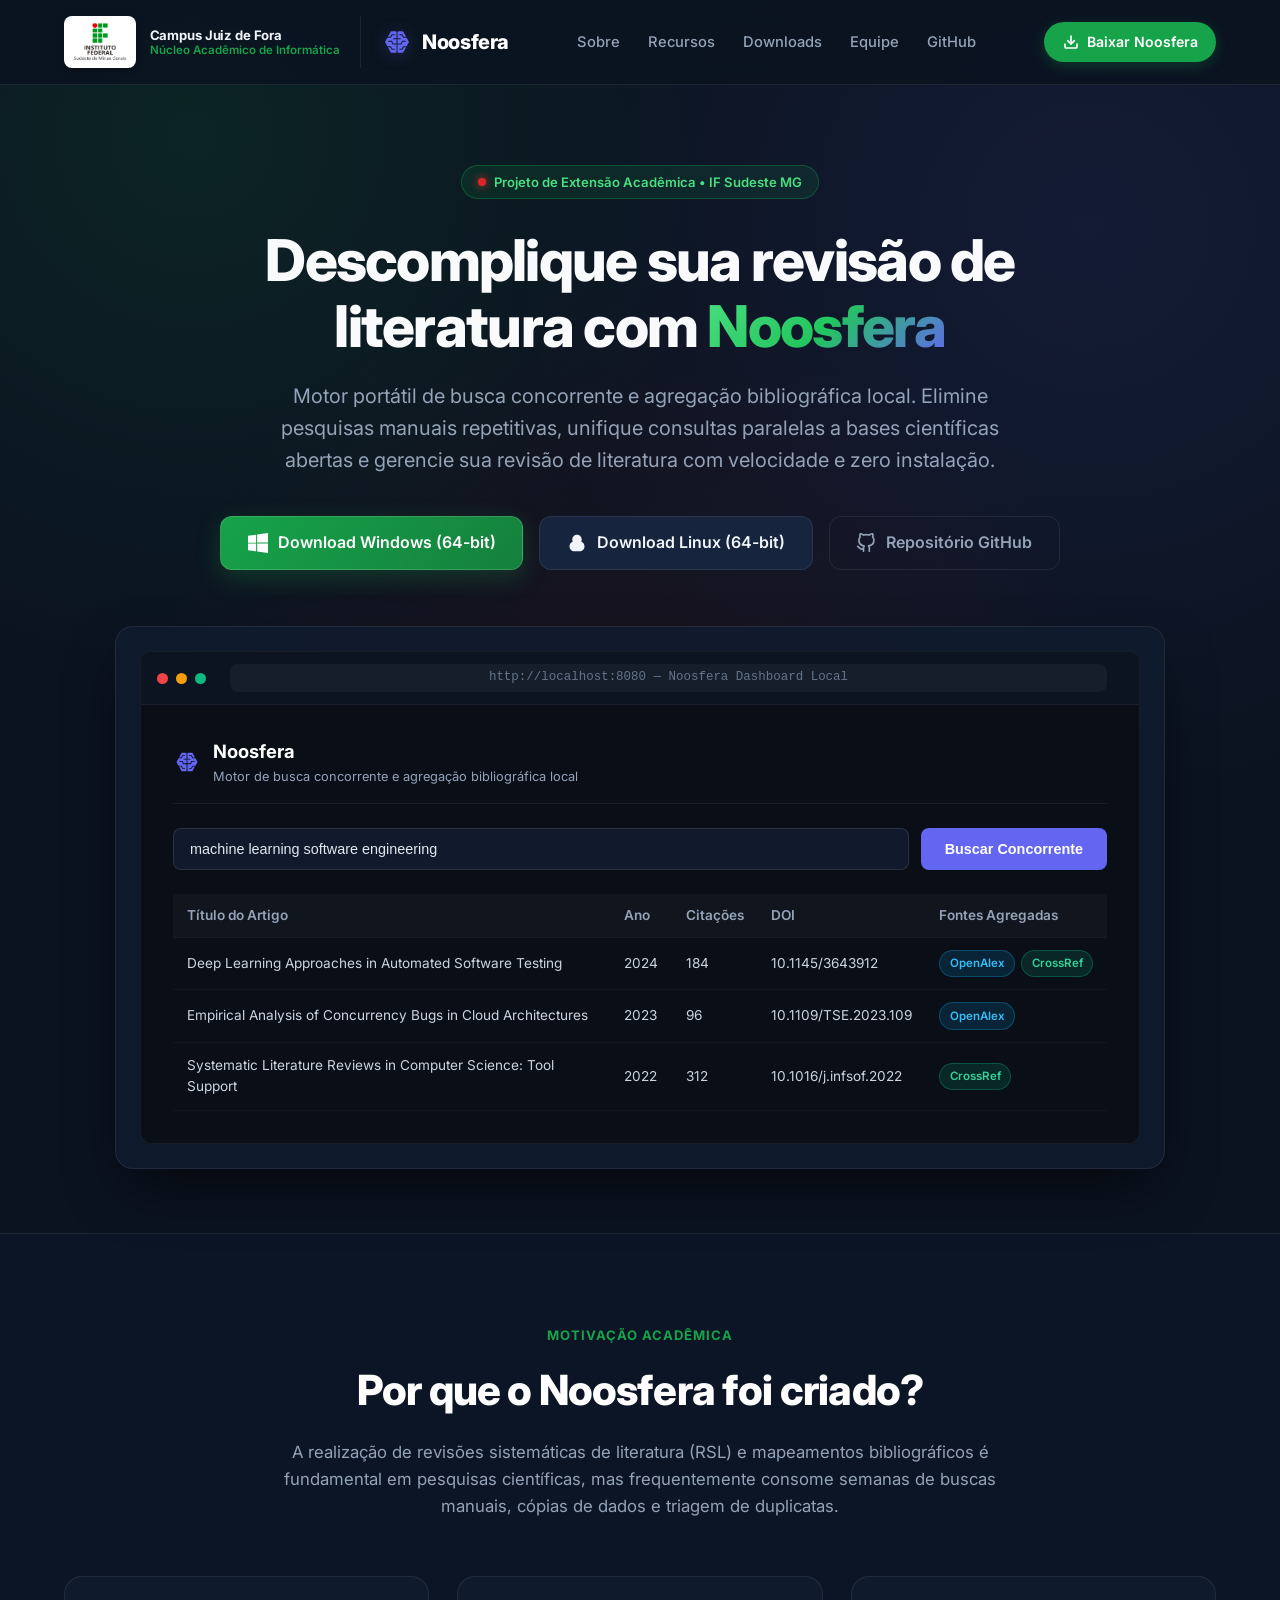
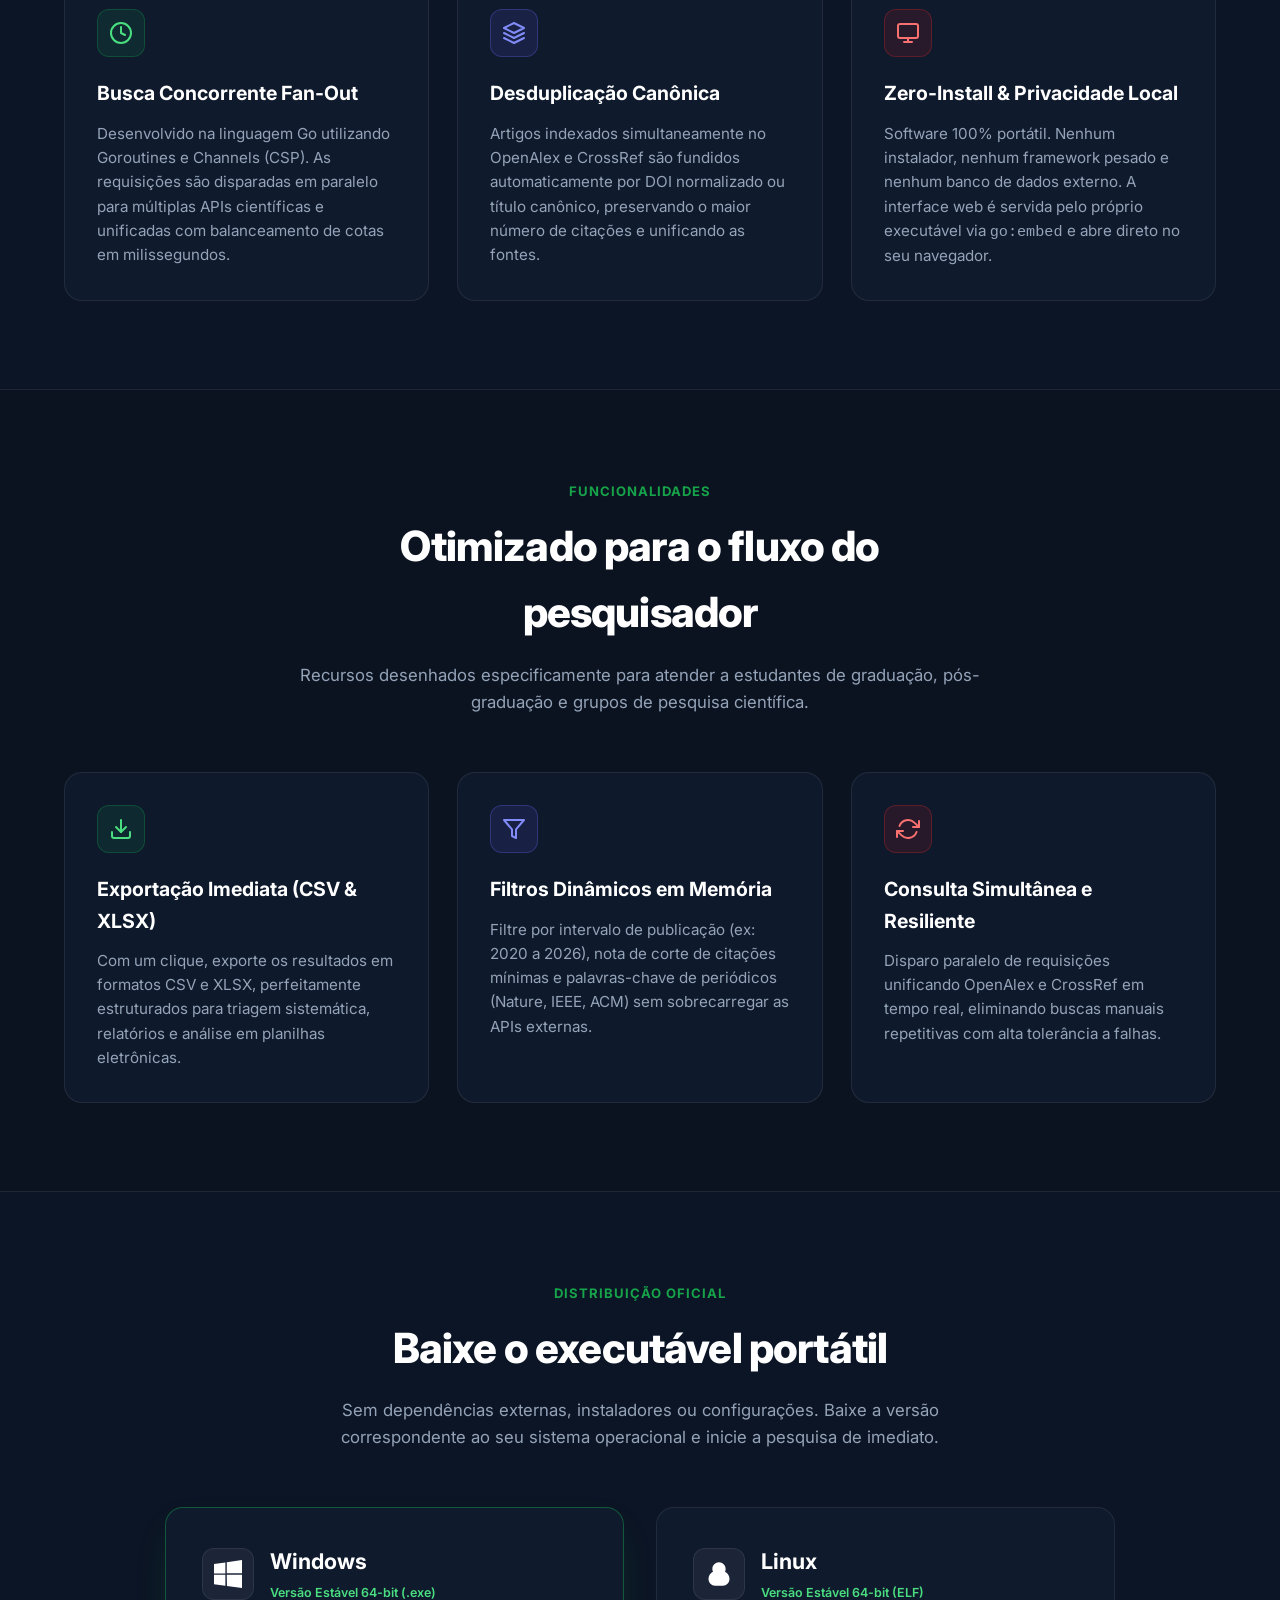
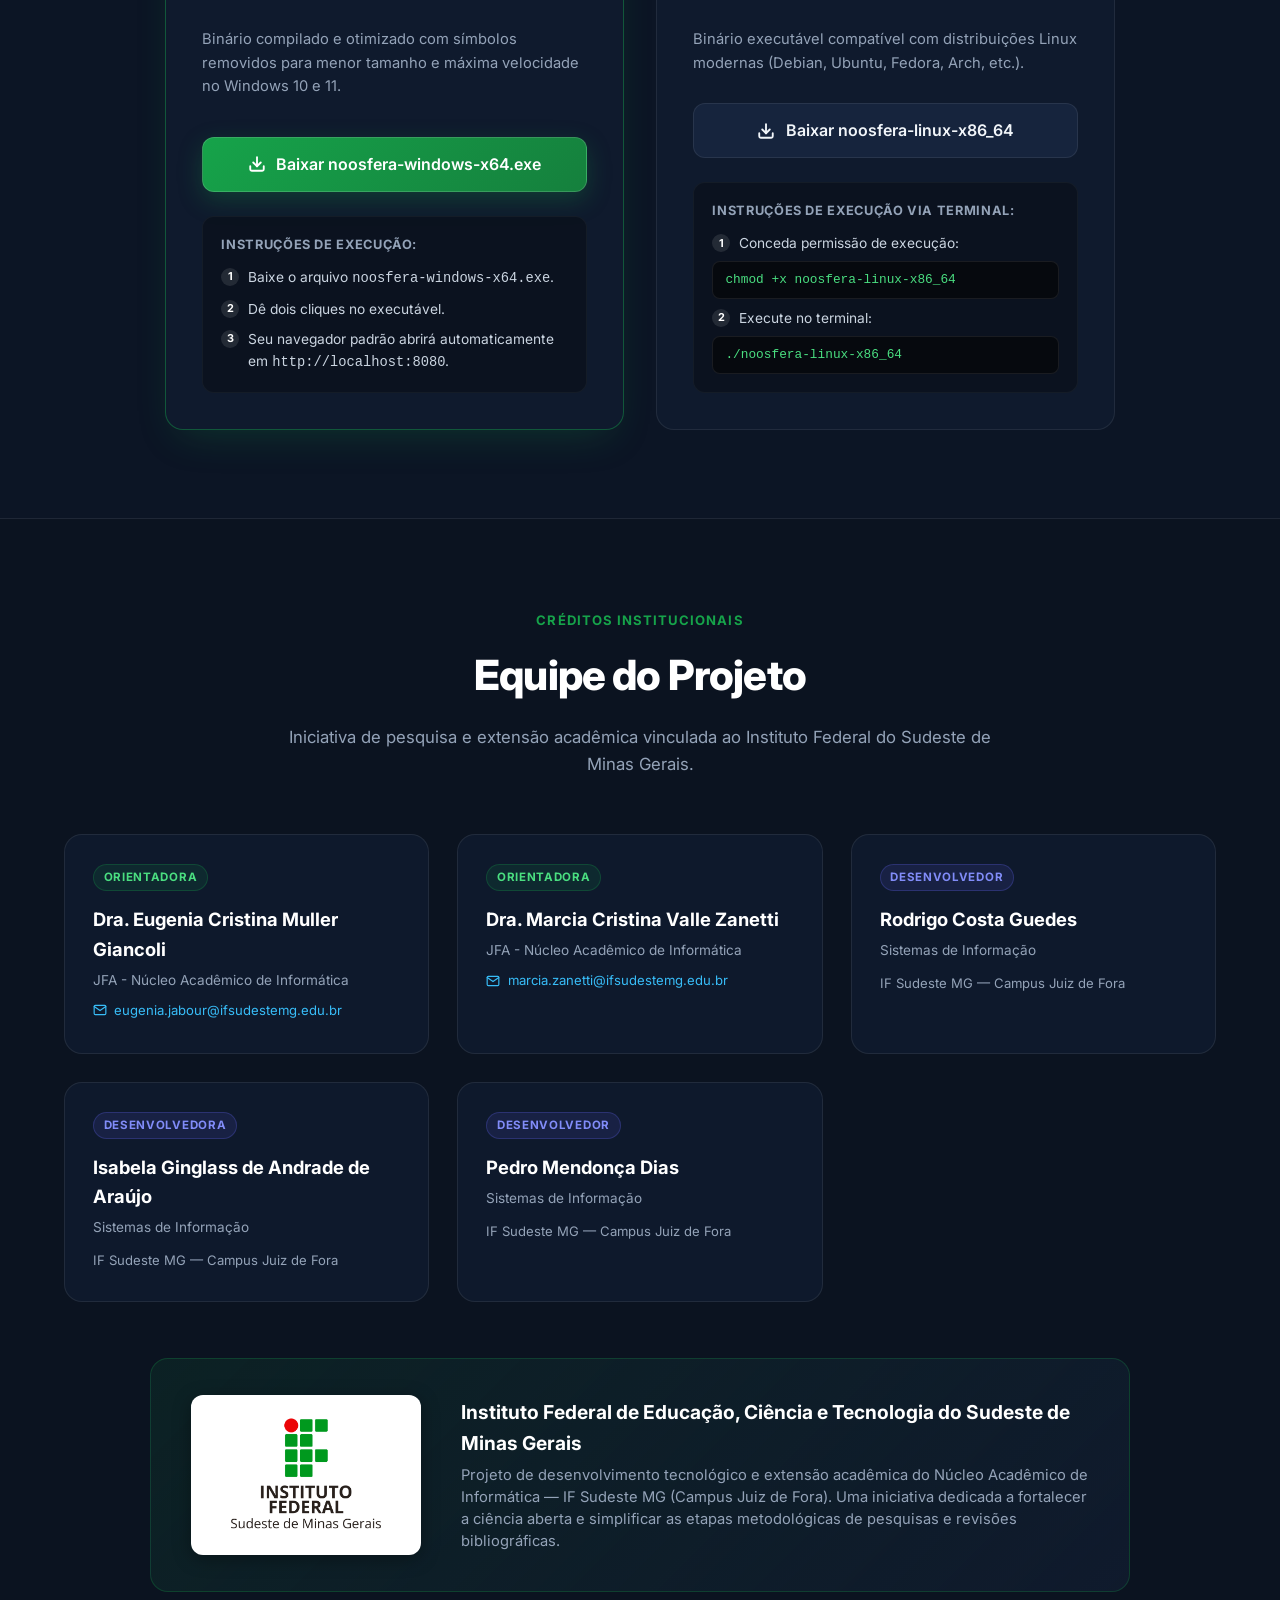
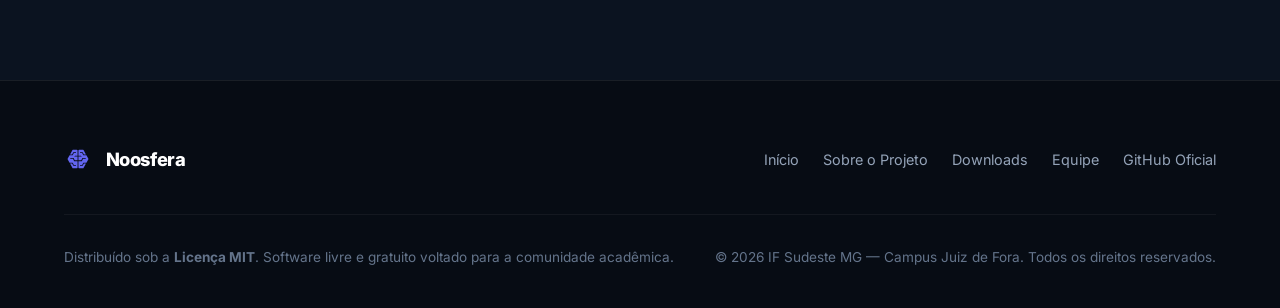
==== docs/index.html @ 7478a9f5 "feat(docs): adiciona landing page com identidade institucional e links de download" ====
<!DOCTYPE html>
<html lang="pt-BR">
<head>
    <meta charset="UTF-8">
    <meta name="viewport" content="width=device-width, initial-scale=1.0">
    <title>Noosfera | Motor de Busca Concorrente e Agregação Bibliográfica Local</title>
    <meta name="description" content="Software portátil zero-install em Go para acelerar e descomplicar a revisão bibliográfica científica com buscas concorrentes no OpenAlex e CrossRef.">
    <link rel="icon" type="image/svg+xml" href="assets/logo.svg">
    <link rel="preconnect" href="https://fonts.googleapis.com">
    <link rel="preconnect" href="https://fonts.gstatic.com" crossorigin>
    <link href="https://fonts.googleapis.com/css2?family=Inter:wght@400;500;600;700;800&display=swap" rel="stylesheet">
    <link rel="stylesheet" href="style.css">
</head>
<body>
    <header class="site-header">
        <div class="container">
            <nav class="nav-wrapper">
                <a href="#hero" class="brand-combo">
                    <div class="brand-if">
                        <div class="if-logo-box">
                            <img src="assets/logo_if.png" alt="Instituto Federal Sudeste de Minas Gerais" class="if-logo-img">
                        </div>
                        <div class="if-text">
                            <span class="if-text-primary">Campus Juiz de Fora</span>
                            <span class="if-text-secondary">Núcleo Acadêmico de Informática</span>
                        </div>
                    </div>
                    <div class="brand-product">
                        <img src="assets/logo.svg" alt="Noosfera Logo" class="noosfera-logo-img">
                        <span class="noosfera-name">Noosfera</span>
                    </div>
                </a>
                <ul class="nav-links">
                    <li><a href="#sobre" class="nav-link">Sobre</a></li>
                    <li><a href="#recursos" class="nav-link">Recursos</a></li>
                    <li><a href="#downloads" class="nav-link">Downloads</a></li>
                    <li><a href="#equipe" class="nav-link">Equipe</a></li>
                    <li><a href="https://github.com/extensao-ifsudestemg-jf/noosfera" target="_blank" rel="noopener noreferrer" class="nav-link">GitHub</a></li>
                </ul>
                <a href="#downloads" class="nav-cta">
                    <svg width="16" height="16" viewBox="0 0 24 24" fill="none" stroke="currentColor" stroke-width="2.5" stroke-linecap="round" stroke-linejoin="round">
                        <path d="M21 15v4a2 2 0 0 1-2 2H5a2 2 0 0 1-2-2v-4"></path>
                        <polyline points="7 10 12 15 17 10"></polyline>
                        <line x1="12" y1="15" x2="12" y2="3"></line>
                    </svg>
                    <span>Baixar Noosfera</span>
                </a>
            </nav>
        </div>
    </header>

    <main>
        <section id="hero" class="hero-section">
            <div class="container">
                <div class="badge-tag">
                    <span class="badge-dot"></span>
                    <span>Projeto de Extensão Acadêmica • IF Sudeste MG</span>
                </div>
                <h1 class="hero-title">
                    Descomplique sua revisão de literatura com <span class="hero-title-highlight">Noosfera</span>
                </h1>
                <p class="hero-subtitle">
                    Motor portátil de busca concorrente e agregação bibliográfica local. Elimine pesquisas manuais repetitivas, unifique consultas paralelas a bases científicas abertas e gerencie sua revisão de literatura com velocidade e zero instalação.
                </p>
                <div class="hero-actions">
                    <a href="https://github.com/extensao-ifsudestemg-jf/noosfera/releases/latest/download/noosfera-windows-x64.exe" class="btn btn-primary-green">
                        <svg width="20" height="20" viewBox="0 0 24 24" fill="currentColor">
                            <path d="M0 3.449L9.75 2.1v9.451H0m10.949-9.602L24 0v11.4H10.949M0 12.6h9.75v9.451L0 20.699M10.949 12.6H24V24l-12.9-1.801"/>
                        </svg>
                        <span>Download Windows (64-bit)</span>
                    </a>
                    <a href="https://github.com/extensao-ifsudestemg-jf/noosfera/releases/latest/download/noosfera-linux-x86_64" class="btn btn-secondary-dark">
                        <svg width="20" height="20" viewBox="0 0 24 24" fill="currentColor">
                            <path d="M12.001 2c-3.14 0-5.69 2.55-5.69 5.69 0 .86.19 1.68.53 2.41C4.42 11.23 3 13.56 3 16.29c0 3.15 2.55 5.71 5.71 5.71h6.58c3.16 0 5.71-2.56 5.71-5.71 0-2.73-1.42-5.06-3.84-6.19.34-.73.53-1.55.53-2.41 0-3.14-2.55-5.69-5.69-5.69z"/>
                        </svg>
                        <span>Download Linux (64-bit)</span>
                    </a>
                    <a href="https://github.com/extensao-ifsudestemg-jf/noosfera" target="_blank" rel="noopener noreferrer" class="btn btn-github">
                        <svg width="20" height="20" viewBox="0 0 24 24" fill="none" stroke="currentColor" stroke-width="2" stroke-linecap="round" stroke-linejoin="round">
                            <path d="M9 19c-5 1.5-5-2.5-7-3m14 6v-3.87a3.37 3.37 0 0 0-.94-2.61c3.14-.35 6.44-1.54 6.44-7A5.44 5.44 0 0 0 20 4.77 5.07 5.07 0 0 0 19.91 1S18.73.65 16 2.48a13.38 13.38 0 0 0-7 0C6.27.65 5.09 1 5.09 1A5.07 5.07 0 0 0 5 4.77a5.44 5.44 0 0 0-1.5 3.78c0 5.42 3.3 6.61 6.44 7A3.37 3.37 0 0 0 9 18.13V22"></path>
                        </svg>
                        <span>Repositório GitHub</span>
                    </a>
                </div>

                <div class="hero-preview">
                    <div class="mockup-window">
                        <div class="mockup-topbar">
                            <span class="mockup-dot red"></span>
                            <span class="mockup-dot yellow"></span>
                            <span class="mockup-dot green"></span>
                            <div class="mockup-url-bar">http://localhost:8080 — Noosfera Dashboard Local</div>
                        </div>
                        <div class="mockup-content">
                            <div class="mockup-header-preview">
                                <div class="mockup-brand">
                                    <img src="assets/logo.svg" alt="Noosfera" width="28" height="28">
                                    <div>
                                        <div class="mockup-title">Noosfera</div>
                                        <div class="mockup-subtitle">Motor de busca concorrente e agregação bibliográfica local</div>
                                    </div>
                                </div>
                            </div>
                            <div class="mockup-search-box">
                                <input type="text" class="mockup-input" value="machine learning software engineering" readonly>
                                <button class="mockup-search-btn" type="button">Buscar Concorrente</button>
                            </div>
                            <table class="mockup-table">
                                <thead>
                                    <tr>
                                        <th>Título do Artigo</th>
                                        <th>Ano</th>
                                        <th>Citações</th>
                                        <th>DOI</th>
                                        <th>Fontes Agregadas</th>
                                    </tr>
                                </thead>
                                <tbody>
                                    <tr>
                                        <td>Deep Learning Approaches in Automated Software Testing</td>
                                        <td>2024</td>
                                        <td>184</td>
                                        <td>10.1145/3643912</td>
                                        <td><div class="badge-source-cell"><span class="badge-source badge-openalex">OpenAlex</span><span class="badge-source badge-crossref">CrossRef</span></div></td>
                                    </tr>
                                    <tr>
                                        <td>Empirical Analysis of Concurrency Bugs in Cloud Architectures</td>
                                        <td>2023</td>
                                        <td>96</td>
                                        <td>10.1109/TSE.2023.109</td>
                                        <td><div class="badge-source-cell"><span class="badge-source badge-openalex">OpenAlex</span></div></td>
                                    </tr>
                                    <tr>
                                        <td>Systematic Literature Reviews in Computer Science: Tool Support</td>
                                        <td>2022</td>
                                        <td>312</td>
                                        <td>10.1016/j.infsof.2022</td>
                                        <td><div class="badge-source-cell"><span class="badge-source badge-crossref">CrossRef</span></div></td>
                                    </tr>
                                </tbody>
                            </table>
                        </div>
                    </div>
                </div>
            </div>
        </section>

        <section id="sobre" class="section section-alt">
            <div class="container">
                <div class="section-header">
                    <span class="section-tag">Motivação Acadêmica</span>
                    <h2 class="section-title">Por que o Noosfera foi criado?</h2>
                    <p class="section-desc">
                        A realização de revisões sistemáticas de literatura (RSL) e mapeamentos bibliográficos é fundamental em pesquisas científicas, mas frequentemente consome semanas de buscas manuais, cópias de dados e triagem de duplicatas.
                    </p>
                </div>
                <div class="features-grid">
                    <div class="feature-card">
                        <div class="feature-icon-wrapper">
                            <svg width="24" height="24" viewBox="0 0 24 24" fill="none" stroke="currentColor" stroke-width="2" stroke-linecap="round" stroke-linejoin="round">
                                <circle cx="12" cy="12" r="10"></circle>
                                <polyline points="12 6 12 12 16 14"></polyline>
                            </svg>
                        </div>
                        <h3 class="feature-title">Busca Concorrente Fan-Out</h3>
                        <p class="feature-text">
                            Desenvolvido na linguagem Go utilizando Goroutines e Channels (CSP). As requisições são disparadas em paralelo para múltiplas APIs científicas e unificadas com balanceamento de cotas em milissegundos.
                        </p>
                    </div>
                    <div class="feature-card">
                        <div class="feature-icon-wrapper">
                            <svg width="24" height="24" viewBox="0 0 24 24" fill="none" stroke="currentColor" stroke-width="2" stroke-linecap="round" stroke-linejoin="round">
                                <polygon points="12 2 2 7 12 12 22 7 12 2"></polygon>
                                <polyline points="2 17 12 22 22 17"></polyline>
                                <polyline points="2 12 12 17 22 12"></polyline>
                            </svg>
                        </div>
                        <h3 class="feature-title">Desduplicação Canônica</h3>
                        <p class="feature-text">
                            Artigos indexados simultaneamente no OpenAlex e CrossRef são fundidos automaticamente por DOI normalizado ou título canônico, preservando o maior número de citações e unificando as fontes.
                        </p>
                    </div>
                    <div class="feature-card">
                        <div class="feature-icon-wrapper">
                            <svg width="24" height="24" viewBox="0 0 24 24" fill="none" stroke="currentColor" stroke-width="2" stroke-linecap="round" stroke-linejoin="round">
                                <rect x="2" y="3" width="20" height="14" rx="2" ry="2"></rect>
                                <line x1="8" y1="21" x2="16" y2="21"></line>
                                <line x1="12" y1="17" x2="12" y2="21"></line>
                            </svg>
                        </div>
                        <h3 class="feature-title">Zero-Install & Privacidade Local</h3>
                        <p class="feature-text">
                            Software 100% portátil. Nenhum instalador, nenhum framework pesado e nenhum banco de dados externo. A interface web é servida pelo próprio executável via <code>go:embed</code> e abre direto no seu navegador.
                        </p>
                    </div>
                </div>
            </div>
        </section>

        <section id="recursos" class="section">
            <div class="container">
                <div class="section-header">
                    <span class="section-tag">Funcionalidades</span>
                    <h2 class="section-title">Otimizado para o fluxo do pesquisador</h2>
                    <p class="section-desc">
                        Recursos desenhados especificamente para atender a estudantes de graduação, pós-graduação e grupos de pesquisa científica.
                    </p>
                </div>
                <div class="features-grid">
                    <div class="feature-card">
                        <div class="feature-icon-wrapper">
                            <svg width="24" height="24" viewBox="0 0 24 24" fill="none" stroke="currentColor" stroke-width="2" stroke-linecap="round" stroke-linejoin="round">
                                <path d="M21 15v4a2 2 0 0 1-2 2H5a2 2 0 0 1-2-2v-4"></path>
                                <polyline points="7 10 12 15 17 10"></polyline>
                                <line x1="12" y1="15" x2="12" y2="3"></line>
                            </svg>
                        </div>
                        <h3 class="feature-title">Exportação Imediata (CSV & XLSX)</h3>
                        <p class="feature-text">
                            Com um clique, exporte os resultados em formatos CSV e XLSX, perfeitamente estruturados para triagem sistemática, relatórios e análise em planilhas eletrônicas.
                        </p>
                    </div>
                    <div class="feature-card">
                        <div class="feature-icon-wrapper">
                            <svg width="24" height="24" viewBox="0 0 24 24" fill="none" stroke="currentColor" stroke-width="2" stroke-linecap="round" stroke-linejoin="round">
                                <polygon points="22 3 2 3 10 12.46 10 19 14 21 14 12.46 22 3"></polygon>
                            </svg>
                        </div>
                        <h3 class="feature-title">Filtros Dinâmicos em Memória</h3>
                        <p class="feature-text">
                            Filtre por intervalo de publicação (ex: 2020 a 2026), nota de corte de citações mínimas e palavras-chave de periódicos (Nature, IEEE, ACM) sem sobrecarregar as APIs externas.
                        </p>
                    </div>
                    <div class="feature-card">
                        <div class="feature-icon-wrapper">
                            <svg width="24" height="24" viewBox="0 0 24 24" fill="none" stroke="currentColor" stroke-width="2" stroke-linecap="round" stroke-linejoin="round">
                                <polyline points="23 4 23 10 17 10"></polyline>
                                <polyline points="1 20 1 14 7 14"></polyline>
                                <path d="M3.51 9a9 9 0 0 1 14.85-3.36L23 10M1 14l4.64 4.36A9 9 0 0 0 20.49 15"></path>
                            </svg>
                        </div>
                        <h3 class="feature-title">Consulta Simultânea e Resiliente</h3>
                        <p class="feature-text">
                            Disparo paralelo de requisições unificando OpenAlex e CrossRef em tempo real, eliminando buscas manuais repetitivas com alta tolerância a falhas.
                        </p>
                    </div>
                </div>
            </div>
        </section>

        <section id="downloads" class="section section-alt">
            <div class="container">
                <div class="section-header">
                    <span class="section-tag">Distribuição Oficial</span>
                    <h2 class="section-title">Baixe o executável portátil</h2>
                    <p class="section-desc">
                        Sem dependências externas, instaladores ou configurações. Baixe a versão correspondente ao seu sistema operacional e inicie a pesquisa de imediato.
                    </p>
                </div>

                <div class="downloads-container">
                    <div class="download-card featured">
                        <div class="download-os-header">
                            <div class="os-icon-box">
                                <svg width="28" height="28" viewBox="0 0 24 24" fill="currentColor">
                                    <path d="M0 3.449L9.75 2.1v9.451H0m10.949-9.602L24 0v11.4H10.949M0 12.6h9.75v9.451L0 20.699M10.949 12.6H24V24l-12.9-1.801"/>
                                </svg>
                            </div>
                            <div class="os-meta">
                                <h3>Windows</h3>
                                <span class="os-badge">Versão Estável 64-bit (.exe)</span>
                            </div>
                        </div>
                        <p class="download-info">
                            Binário compilado e otimizado com símbolos removidos para menor tamanho e máxima velocidade no Windows 10 e 11.
                        </p>
                        <a href="https://github.com/extensao-ifsudestemg-jf/noosfera/releases/latest/download/noosfera-windows-x64.exe" class="btn btn-primary-green download-btn">
                            <svg width="18" height="18" viewBox="0 0 24 24" fill="none" stroke="currentColor" stroke-width="2.5" stroke-linecap="round" stroke-linejoin="round">
                                <path d="M21 15v4a2 2 0 0 1-2 2H5a2 2 0 0 1-2-2v-4"></path>
                                <polyline points="7 10 12 15 17 10"></polyline>
                                <line x1="12" y1="15" x2="12" y2="3"></line>
                            </svg>
                            <span>Baixar noosfera-windows-x64.exe</span>
                        </a>
                        <div class="execution-steps">
                            <div class="steps-title">Instruções de Execução:</div>
                            <ul class="step-list">
                                <li class="step-item">
                                    <span class="step-num">1</span>
                                    <span>Baixe o arquivo <code>noosfera-windows-x64.exe</code>.</span>
                                </li>
                                <li class="step-item">
                                    <span class="step-num">2</span>
                                    <span>Dê dois cliques no executável.</span>
                                </li>
                                <li class="step-item">
                                    <span class="step-num">3</span>
                                    <span>Seu navegador padrão abrirá automaticamente em <code>http://localhost:8080</code>.</span>
                                </li>
                            </ul>
                        </div>
                    </div>

                    <div class="download-card">
                        <div class="download-os-header">
                            <div class="os-icon-box">
                                <svg width="28" height="28" viewBox="0 0 24 24" fill="currentColor">
                                    <path d="M12.001 2c-3.14 0-5.69 2.55-5.69 5.69 0 .86.19 1.68.53 2.41C4.42 11.23 3 13.56 3 16.29c0 3.15 2.55 5.71 5.71 5.71h6.58c3.16 0 5.71-2.56 5.71-5.71 0-2.73-1.42-5.06-3.84-6.19.34-.73.53-1.55.53-2.41 0-3.14-2.55-5.69-5.69-5.69z"/>
                                </svg>
                            </div>
                            <div class="os-meta">
                                <h3>Linux</h3>
                                <span class="os-badge">Versão Estável 64-bit (ELF)</span>
                            </div>
                        </div>
                        <p class="download-info">
                            Binário executável compatível com distribuições Linux modernas (Debian, Ubuntu, Fedora, Arch, etc.).
                        </p>
                        <a href="https://github.com/extensao-ifsudestemg-jf/noosfera/releases/latest/download/noosfera-linux-x86_64" class="btn btn-secondary-dark download-btn">
                            <svg width="18" height="18" viewBox="0 0 24 24" fill="none" stroke="currentColor" stroke-width="2.5" stroke-linecap="round" stroke-linejoin="round">
                                <path d="M21 15v4a2 2 0 0 1-2 2H5a2 2 0 0 1-2-2v-4"></path>
                                <polyline points="7 10 12 15 17 10"></polyline>
                                <line x1="12" y1="15" x2="12" y2="3"></line>
                            </svg>
                            <span>Baixar noosfera-linux-x86_64</span>
                        </a>
                        <div class="execution-steps">
                            <div class="steps-title">Instruções de Execução via Terminal:</div>
                            <ul class="step-list">
                                <li class="step-item">
                                    <span class="step-num">1</span>
                                    <span>Conceda permissão de execução:</span>
                                </li>
                            </ul>
                            <div class="terminal-box">chmod +x noosfera-linux-x86_64</div>
                            <ul class="step-list" style="margin-top: 0.5rem;">
                                <li class="step-item">
                                    <span class="step-num">2</span>
                                    <span>Execute no terminal:</span>
                                </li>
                            </ul>
                            <div class="terminal-box">./noosfera-linux-x86_64</div>
                        </div>
                    </div>
                </div>
            </div>
        </section>

        <section id="equipe" class="section">
            <div class="container">
                <div class="section-header">
                    <span class="section-tag">Créditos Institucionais</span>
                    <h2 class="section-title">Equipe do Projeto</h2>
                    <p class="section-desc">
                        Iniciativa de pesquisa e extensão acadêmica vinculada ao Instituto Federal do Sudeste de Minas Gerais.
                    </p>
                </div>

                <div class="team-grid">
                    <div class="team-card">
                        <span class="team-role-tag role-advisor">Orientadora</span>
                        <h3 class="team-name">Dra. Eugenia Cristina Muller Giancoli</h3>
                        <p class="team-dept">JFA - Núcleo Acadêmico de Informática</p>
                        <a href="mailto:eugenia.jabour@ifsudestemg.edu.br" class="team-contact">
                            <svg width="14" height="14" viewBox="0 0 24 24" fill="none" stroke="currentColor" stroke-width="2" stroke-linecap="round" stroke-linejoin="round">
                                <path d="M4 4h16c1.1 0 2 .9 2 2v12c0 1.1-.9 2-2 2H4c-1.1 0-2-.9-2-2V6c0-1.1.9-2 2-2z"></path>
                                <polyline points="22,6 12,13 2,6"></polyline>
                            </svg>
                            <span>eugenia.jabour@ifsudestemg.edu.br</span>
                        </a>
                    </div>

                    <div class="team-card">
                        <span class="team-role-tag role-advisor">Orientadora</span>
                        <h3 class="team-name">Dra. Marcia Cristina Valle Zanetti</h3>
                        <p class="team-dept">JFA - Núcleo Acadêmico de Informática</p>
                        <a href="mailto:marcia.zanetti@ifsudestemg.edu.br" class="team-contact">
                            <svg width="14" height="14" viewBox="0 0 24 24" fill="none" stroke="currentColor" stroke-width="2" stroke-linecap="round" stroke-linejoin="round">
                                <path d="M4 4h16c1.1 0 2 .9 2 2v12c0 1.1-.9 2-2 2H4c-1.1 0-2-.9-2-2V6c0-1.1.9-2 2-2z"></path>
                                <polyline points="22,6 12,13 2,6"></polyline>
                            </svg>
                            <span>marcia.zanetti@ifsudestemg.edu.br</span>
                        </a>
                    </div>

                    <div class="team-card">
                        <span class="team-role-tag role-dev">Desenvolvedor</span>
                        <h3 class="team-name">Rodrigo Costa Guedes</h3>
                        <p class="team-dept">Sistemas de Informação</p>
                        <span class="team-contact" style="color: #94a3b8;">IF Sudeste MG — Campus Juiz de Fora</span>
                    </div>

                    <div class="team-card">
                        <span class="team-role-tag role-dev">Desenvolvedora</span>
                        <h3 class="team-name">Isabela Ginglass de Andrade de Araújo</h3>
                        <p class="team-dept">Sistemas de Informação</p>
                        <span class="team-contact" style="color: #94a3b8;">IF Sudeste MG — Campus Juiz de Fora</span>
                    </div>

                    <div class="team-card">
                        <span class="team-role-tag role-dev">Desenvolvedor</span>
                        <h3 class="team-name">Pedro Mendonça Dias</h3>
                        <p class="team-dept">Sistemas de Informação</p>
                        <span class="team-contact" style="color: #94a3b8;">IF Sudeste MG — Campus Juiz de Fora</span>
                    </div>
                </div>

                <div class="institution-banner">
                    <div class="banner-logo-wrapper">
                        <img src="assets/logo_if.png" alt="Instituto Federal Sudeste de Minas Gerais" class="banner-if-img">
                    </div>
                    <div class="banner-info">
                        <h4>Instituto Federal de Educação, Ciência e Tecnologia do Sudeste de Minas Gerais</h4>
                        <p>Projeto de desenvolvimento tecnológico e extensão acadêmica do Núcleo Acadêmico de Informática — IF Sudeste MG (Campus Juiz de Fora). Uma iniciativa dedicada a fortalecer a ciência aberta e simplificar as etapas metodológicas de pesquisas e revisões bibliográficas.</p>
                    </div>
                </div>
            </div>
        </section>
    </main>

    <footer class="site-footer">
        <div class="container">
            <div class="footer-content">
                <div class="footer-top">
                    <div class="footer-brand-wrap">
                        <img src="assets/logo.svg" alt="Noosfera" width="28" height="28">
                        <span class="noosfera-name" style="font-size: 1.15rem;">Noosfera</span>
                    </div>
                    <ul class="footer-links">
                        <li><a href="#hero">Início</a></li>
                        <li><a href="#sobre">Sobre o Projeto</a></li>
                        <li><a href="#downloads">Downloads</a></li>
                        <li><a href="#equipe">Equipe</a></li>
                        <li><a href="https://github.com/extensao-ifsudestemg-jf/noosfera" target="_blank" rel="noopener noreferrer">GitHub Oficial</a></li>
                    </ul>
                </div>
                <div class="footer-bottom">
                    <p>Distribuído sob a <strong>Licença MIT</strong>. Software livre e gratuito voltado para a comunidade acadêmica.</p>
                    <p>© 2026 IF Sudeste MG — Campus Juiz de Fora. Todos os direitos reservados.</p>
                </div>
            </div>
        </div>
    </footer>
</body>
</html>
---- docs/style.css ----
:root {
    --color-bg-base: #0b1320;
    --color-bg-surface: #111c30;
    --color-bg-surface-elevated: #16243d;
    --color-bg-card: rgba(17, 28, 48, 0.75);
    --color-bg-glass: rgba(17, 28, 48, 0.6);

    --color-text-main: #f8fafc;
    --color-text-muted: #94a3b8;
    --color-text-dim: #64748b;

    --color-if-green: #16a34a;
    --color-if-green-hover: #15803d;
    --color-if-green-glow: rgba(22, 163, 74, 0.25);

    --color-if-red: #dc2626;
    --color-if-red-hover: #b91c1c;
    --color-if-red-glow: rgba(220, 38, 38, 0.25);

    --color-brand-indigo: #6366f1;
    --color-brand-indigo-glow: rgba(99, 102, 241, 0.25);

    --color-border-subtle: rgba(255, 255, 255, 0.08);
    --color-border-focus: rgba(22, 163, 74, 0.4);

    --shadow-soft: 0 10px 30px -10px rgba(0, 0, 0, 0.5);
    --shadow-glow: 0 0 25px rgba(22, 163, 74, 0.2);

    --radius-sm: 8px;
    --radius-md: 12px;
    --radius-lg: 18px;
    --radius-full: 9999px;

    --container-width: 1200px;
    --font-family: 'Inter', -apple-system, BlinkMacSystemFont, "Segoe UI", Roboto, sans-serif;
}

*,
*::before,
*::after {
    box-sizing: border-box;
    margin: 0;
    padding: 0;
}

html {
    scroll-behavior: smooth;
    font-size: 16px;
}

body {
    font-family: var(--font-family);
    background-color: var(--color-bg-base);
    color: var(--color-text-main);
    line-height: 1.6;
    overflow-x: hidden;
    position: relative;
    background-image:
        radial-gradient(circle at 15% 15%, rgba(22, 163, 74, 0.12) 0%, transparent 40%),
        radial-gradient(circle at 85% 25%, rgba(99, 102, 241, 0.1) 0%, transparent 45%),
        radial-gradient(circle at 50% 85%, rgba(220, 38, 38, 0.08) 0%, transparent 50%);
    background-attachment: fixed;
}

.container {
    width: 100%;
    max-width: var(--container-width);
    margin: 0 auto;
    padding: 0 1.5rem;
}

.site-header {
    position: sticky;
    top: 0;
    z-index: 100;
    background: rgba(11, 19, 32, 0.85);
    backdrop-filter: blur(12px);
    -webkit-backdrop-filter: blur(12px);
    border-bottom: 1px solid var(--color-border-subtle);
    transition: all 0.3s ease;
}

.nav-wrapper {
    display: flex;
    align-items: center;
    justify-content: space-between;
    height: 84px;
}

.brand-combo {
    display: flex;
    align-items: center;
    gap: 1.25rem;
    text-decoration: none;
}

.brand-if {
    display: flex;
    align-items: center;
    gap: 0.85rem;
    padding-right: 1.25rem;
    border-right: 1px solid var(--color-border-subtle);
}

.if-logo-box {
    background: #ffffff;
    padding: 0.35rem 0.55rem;
    border-radius: var(--radius-sm);
    display: flex;
    align-items: center;
    justify-content: center;
    height: 52px;
    width: 72px;
    flex-shrink: 0;
    box-shadow: 0 2px 8px rgba(0, 0, 0, 0.25);
}

.if-logo-img {
    width: 100%;
    height: 100%;
    object-fit: contain;
    display: block;
}

.if-text {
    display: flex;
    flex-direction: column;
}

.if-text-primary {
    font-size: 0.82rem;
    font-weight: 700;
    color: #f1f5f9;
    letter-spacing: -0.01em;
    line-height: 1.25;
}

.if-text-secondary {
    font-size: 0.72rem;
    color: var(--color-if-green);
    font-weight: 600;
    line-height: 1.25;
}

.brand-product {
    display: flex;
    align-items: center;
    gap: 0.6rem;
}

.noosfera-logo-img {
    width: 32px;
    height: 32px;
    filter: drop-shadow(0 2px 8px var(--color-brand-indigo-glow));
}

.noosfera-name {
    font-size: 1.25rem;
    font-weight: 800;
    color: #ffffff;
    letter-spacing: -0.02em;
}

.nav-links {
    display: flex;
    align-items: center;
    gap: 1.75rem;
    list-style: none;
}

.nav-link {
    color: var(--color-text-muted);
    text-decoration: none;
    font-size: 0.92rem;
    font-weight: 500;
    transition: color 0.2s ease;
}

.nav-link:hover {
    color: #ffffff;
}

.nav-cta {
    display: inline-flex;
    align-items: center;
    gap: 0.5rem;
    background: var(--color-if-green);
    color: #ffffff;
    padding: 0.55rem 1.15rem;
    border-radius: var(--radius-full);
    font-size: 0.88rem;
    font-weight: 600;
    text-decoration: none;
    transition: all 0.25s ease;
    box-shadow: 0 4px 14px var(--color-if-green-glow);
}

.nav-cta:hover {
    background: var(--color-if-green-hover);
    transform: translateY(-1px);
    box-shadow: 0 6px 20px rgba(22, 163, 74, 0.4);
}

.hero-section {
    padding: 5rem 0 4rem;
    text-align: center;
    position: relative;
}

.badge-tag {
    display: inline-flex;
    align-items: center;
    gap: 0.5rem;
    background: rgba(22, 163, 74, 0.12);
    border: 1px solid rgba(22, 163, 74, 0.35);
    padding: 0.35rem 1rem;
    border-radius: var(--radius-full);
    font-size: 0.82rem;
    font-weight: 600;
    color: #4ade80;
    margin-bottom: 1.75rem;
}

.badge-dot {
    width: 8px;
    height: 8px;
    background-color: var(--color-if-red);
    border-radius: 50%;
    box-shadow: 0 0 8px var(--color-if-red);
}

.hero-title {
    font-size: clamp(2.2rem, 5vw, 3.6rem);
    font-weight: 800;
    line-height: 1.15;
    letter-spacing: -0.03em;
    max-width: 950px;
    margin: 0 auto 1.25rem;
}

.hero-title-highlight {
    background: linear-gradient(135deg, #4ade80 0%, #22c55e 50%, #6366f1 100%);
    -webkit-background-clip: text;
    background-clip: text;
    -webkit-text-fill-color: transparent;
}

.hero-subtitle {
    font-size: clamp(1.05rem, 2vw, 1.25rem);
    color: var(--color-text-muted);
    max-width: 780px;
    margin: 0 auto 2.5rem;
    font-weight: 400;
}

.hero-actions {
    display: flex;
    align-items: center;
    justify-content: center;
    gap: 1rem;
    flex-wrap: wrap;
    margin-bottom: 3.5rem;
}

.btn {
    display: inline-flex;
    align-items: center;
    justify-content: center;
    gap: 0.65rem;
    padding: 0.85rem 1.65rem;
    border-radius: var(--radius-md);
    font-size: 1rem;
    font-weight: 600;
    text-decoration: none;
    transition: all 0.25s ease;
    cursor: pointer;
    border: none;
}

.btn-primary-green {
    background: linear-gradient(135deg, #16a34a 0%, #15803d 100%);
    color: #ffffff;
    box-shadow: 0 8px 24px var(--color-if-green-glow);
    border: 1px solid rgba(255, 255, 255, 0.15);
}

.btn-primary-green:hover {
    background: linear-gradient(135deg, #22c55e 0%, #16a34a 100%);
    transform: translateY(-2px);
    box-shadow: 0 12px 28px rgba(22, 163, 74, 0.45);
}

.btn-secondary-dark {
    background: var(--color-bg-surface-elevated);
    color: #f1f5f9;
    border: 1px solid var(--color-border-subtle);
}

.btn-secondary-dark:hover {
    background: #1f3152;
    border-color: rgba(255, 255, 255, 0.2);
    transform: translateY(-2px);
}

.btn-github {
    background: transparent;
    color: var(--color-text-muted);
    border: 1px solid var(--color-border-subtle);
}

.btn-github:hover {
    color: #ffffff;
    background: rgba(255, 255, 255, 0.05);
    border-color: rgba(255, 255, 255, 0.2);
}

.hero-preview {
    max-width: 1050px;
    margin: 0 auto;
    border-radius: var(--radius-lg);
    background: var(--color-bg-card);
    border: 1px solid var(--color-border-subtle);
    padding: 1.5rem;
    box-shadow: 0 25px 60px -15px rgba(0, 0, 0, 0.7);
    backdrop-filter: blur(16px);
}

.mockup-window {
    background: #090e17;
    border-radius: var(--radius-md);
    border: 1px solid rgba(255, 255, 255, 0.06);
    overflow: hidden;
}

.mockup-topbar {
    display: flex;
    align-items: center;
    gap: 0.5rem;
    padding: 0.75rem 1rem;
    background: #0c1422;
    border-bottom: 1px solid rgba(255, 255, 255, 0.05);
}

.mockup-dot {
    width: 11px;
    height: 11px;
    border-radius: 50%;
}

.mockup-dot.red {
    background-color: #ef4444;
}

.mockup-dot.yellow {
    background-color: #f59e0b;
}

.mockup-dot.green {
    background-color: #10b981;
}

.mockup-url-bar {
    flex: 1;
    margin: 0 1rem;
    background: rgba(255, 255, 255, 0.04);
    border-radius: var(--radius-sm);
    padding: 0.25rem 0.75rem;
    font-size: 0.78rem;
    color: #64748b;
    text-align: center;
    font-family: monospace;
}

.mockup-content {
    padding: 2rem;
    text-align: left;
}

.mockup-header-preview {
    display: flex;
    align-items: center;
    justify-content: space-between;
    margin-bottom: 1.5rem;
    padding-bottom: 1rem;
    border-bottom: 1px solid rgba(255, 255, 255, 0.06);
}

.mockup-brand {
    display: flex;
    align-items: center;
    gap: 0.75rem;
}

.mockup-title {
    font-size: 1.15rem;
    font-weight: 700;
    color: #ffffff;
}

.mockup-subtitle {
    font-size: 0.8rem;
    color: #94a3b8;
}

.mockup-search-box {
    display: flex;
    gap: 0.75rem;
    margin-bottom: 1.5rem;
}

.mockup-input {
    flex: 1;
    background: #111a2c;
    border: 1px solid rgba(255, 255, 255, 0.1);
    border-radius: var(--radius-sm);
    padding: 0.75rem 1rem;
    color: #e2e8f0;
    font-size: 0.9rem;
}

.mockup-search-btn {
    background: var(--color-brand-indigo);
    color: #ffffff;
    border: none;
    border-radius: var(--radius-sm);
    padding: 0.75rem 1.5rem;
    font-weight: 600;
    font-size: 0.9rem;
}

.mockup-table {
    width: 100%;
    border-collapse: collapse;
    font-size: 0.85rem;
}

.mockup-table th {
    text-align: left;
    padding: 0.65rem 0.85rem;
    background: rgba(255, 255, 255, 0.03);
    color: #94a3b8;
    font-weight: 600;
    border-bottom: 1px solid rgba(255, 255, 255, 0.06);
}

.mockup-table th:last-child,
.mockup-table td:last-child {
    min-width: 180px;
    white-space: nowrap;
}

.mockup-table td {
    padding: 0.75rem 0.85rem;
    border-bottom: 1px solid rgba(255, 255, 255, 0.03);
    color: #cbd5e1;
}

.badge-source-cell {
    display: inline-flex;
    gap: 6px;
    align-items: center;
    white-space: nowrap;
}

.badge-source {
    display: inline-flex;
    align-items: center;
    padding: 0.22rem 0.6rem;
    border-radius: var(--radius-full);
    font-size: 0.72rem;
    font-weight: 600;
    white-space: nowrap;
}

.badge-openalex {
    background: rgba(14, 165, 233, 0.15);
    color: #38bdf8;
    border: 1px solid rgba(14, 165, 233, 0.3);
}

.badge-crossref {
    background: rgba(16, 185, 129, 0.15);
    color: #34d399;
    border: 1px solid rgba(16, 185, 129, 0.3);
}

.section {
    padding: 5.5rem 0;
}

.section-alt {
    background: rgba(17, 28, 48, 0.35);
    border-top: 1px solid var(--color-border-subtle);
    border-bottom: 1px solid var(--color-border-subtle);
}

.section-header {
    text-align: center;
    max-width: 720px;
    margin: 0 auto 3.5rem;
}

.section-tag {
    display: inline-block;
    font-size: 0.82rem;
    font-weight: 700;
    color: var(--color-if-green);
    text-transform: uppercase;
    letter-spacing: 0.08em;
    margin-bottom: 0.65rem;
}

.section-title {
    font-size: clamp(1.8rem, 3.5vw, 2.6rem);
    font-weight: 800;
    letter-spacing: -0.02em;
    margin-bottom: 1rem;
    color: #ffffff;
}

.section-desc {
    color: var(--color-text-muted);
    font-size: 1.05rem;
}

.features-grid {
    display: grid;
    grid-template-columns: repeat(auto-fit, minmax(320px, 1fr));
    gap: 1.75rem;
}

.feature-card {
    background: var(--color-bg-card);
    border: 1px solid var(--color-border-subtle);
    border-radius: var(--radius-lg);
    padding: 2rem;
    transition: all 0.3s ease;
    display: flex;
    flex-direction: column;
}

.feature-card:hover {
    border-color: rgba(22, 163, 74, 0.4);
    transform: translateY(-4px);
    box-shadow: 0 12px 30px -10px rgba(0, 0, 0, 0.5), var(--shadow-glow);
}

.feature-icon-wrapper {
    width: 48px;
    height: 48px;
    border-radius: var(--radius-md);
    background: rgba(22, 163, 74, 0.12);
    border: 1px solid rgba(22, 163, 74, 0.3);
    color: #4ade80;
    display: flex;
    align-items: center;
    justify-content: center;
    margin-bottom: 1.35rem;
}

.feature-card:nth-child(2) .feature-icon-wrapper {
    background: rgba(99, 102, 241, 0.12);
    border-color: rgba(99, 102, 241, 0.3);
    color: #818cf8;
}

.feature-card:nth-child(3) .feature-icon-wrapper {
    background: rgba(220, 38, 38, 0.12);
    border-color: rgba(220, 38, 38, 0.3);
    color: #f87171;
}

.feature-title {
    font-size: 1.22rem;
    font-weight: 700;
    margin-bottom: 0.75rem;
    color: #ffffff;
}

.feature-text {
    color: var(--color-text-muted);
    font-size: 0.95rem;
    line-height: 1.6;
}

.downloads-container {
    display: grid;
    grid-template-columns: repeat(auto-fit, minmax(340px, 1fr));
    gap: 2rem;
    max-width: 950px;
    margin: 0 auto;
}

.download-card {
    background: var(--color-bg-card);
    border: 1px solid var(--color-border-subtle);
    border-radius: var(--radius-lg);
    padding: 2.25rem;
    display: flex;
    flex-direction: column;
    position: relative;
    overflow: hidden;
    transition: all 0.3s ease;
}

.download-card.featured {
    border-color: rgba(22, 163, 74, 0.45);
    box-shadow: 0 16px 40px -15px var(--color-if-green-glow);
}

.download-card:hover {
    transform: translateY(-4px);
    box-shadow: 0 20px 45px -15px rgba(0, 0, 0, 0.6);
}

.download-os-header {
    display: flex;
    align-items: center;
    gap: 1rem;
    margin-bottom: 1.5rem;
}

.os-icon-box {
    width: 52px;
    height: 52px;
    border-radius: var(--radius-md);
    background: rgba(255, 255, 255, 0.05);
    border: 1px solid var(--color-border-subtle);
    display: flex;
    align-items: center;
    justify-content: center;
    color: #ffffff;
}

.os-meta h3 {
    font-size: 1.35rem;
    font-weight: 700;
    color: #ffffff;
}

.os-badge {
    font-size: 0.78rem;
    color: #4ade80;
    font-weight: 600;
}

.download-info {
    color: var(--color-text-muted);
    font-size: 0.92rem;
    margin-bottom: 1.75rem;
    flex-grow: 1;
}

.download-btn {
    width: 100%;
    margin-bottom: 1.5rem;
}

.execution-steps {
    background: rgba(9, 14, 23, 0.6);
    border-radius: var(--radius-md);
    border: 1px solid rgba(255, 255, 255, 0.04);
    padding: 1.15rem;
}

.steps-title {
    font-size: 0.8rem;
    font-weight: 700;
    text-transform: uppercase;
    color: #94a3b8;
    letter-spacing: 0.05em;
    margin-bottom: 0.65rem;
}

.step-list {
    list-style: none;
    font-size: 0.86rem;
    color: #cbd5e1;
    display: flex;
    flex-direction: column;
    gap: 0.5rem;
}

.step-item {
    display: flex;
    align-items: flex-start;
    gap: 0.55rem;
}

.step-num {
    background: rgba(255, 255, 255, 0.1);
    color: #ffffff;
    width: 18px;
    height: 18px;
    border-radius: 50%;
    display: inline-flex;
    align-items: center;
    justify-content: center;
    font-size: 0.68rem;
    font-weight: 700;
    flex-shrink: 0;
    margin-top: 2px;
}

.terminal-box {
    background: #06090e;
    border: 1px solid rgba(255, 255, 255, 0.08);
    border-radius: var(--radius-sm);
    padding: 0.5rem 0.75rem;
    font-family: monospace;
    font-size: 0.8rem;
    color: #4ade80;
    margin-top: 0.4rem;
    overflow-x: auto;
}

.team-grid {
    display: grid;
    grid-template-columns: repeat(auto-fit, minmax(280px, 1fr));
    gap: 1.75rem;
    margin-bottom: 3.5rem;
}

.team-card {
    background: var(--color-bg-card);
    border: 1px solid var(--color-border-subtle);
    border-radius: var(--radius-lg);
    padding: 1.75rem;
    transition: all 0.3s ease;
}

.team-card:hover {
    border-color: rgba(255, 255, 255, 0.2);
    transform: translateY(-3px);
}

.team-role-tag {
    display: inline-block;
    font-size: 0.72rem;
    font-weight: 700;
    text-transform: uppercase;
    letter-spacing: 0.06em;
    padding: 0.2rem 0.6rem;
    border-radius: var(--radius-full);
    margin-bottom: 0.9rem;
}

.role-dev {
    background: rgba(99, 102, 241, 0.12);
    color: #818cf8;
    border: 1px solid rgba(99, 102, 241, 0.25);
}

.role-advisor {
    background: rgba(22, 163, 74, 0.12);
    color: #4ade80;
    border: 1px solid rgba(22, 163, 74, 0.25);
}

.team-name {
    font-size: 1.15rem;
    font-weight: 700;
    color: #ffffff;
    margin-bottom: 0.35rem;
}

.team-dept {
    font-size: 0.85rem;
    color: var(--color-text-muted);
    margin-bottom: 0.5rem;
}

.team-contact {
    display: inline-flex;
    align-items: center;
    gap: 0.45rem;
    font-size: 0.82rem;
    color: #38bdf8;
    text-decoration: none;
    word-break: break-all;
    transition: color 0.2s ease;
}

.team-contact:hover {
    color: #7dd3fc;
    text-decoration: underline;
}

.institution-banner {
    background: linear-gradient(135deg, rgba(22, 163, 74, 0.1) 0%, rgba(17, 28, 48, 0.8) 100%);
    border: 1px solid rgba(22, 163, 74, 0.25);
    border-radius: var(--radius-lg);
    padding: 2.25rem 2.5rem;
    display: flex;
    align-items: center;
    gap: 2.5rem;
    max-width: 980px;
    margin: 0 auto;
}

.banner-logo-wrapper {
    flex-shrink: 0;
    background: #ffffff;
    padding: 1.25rem 1.5rem;
    border-radius: var(--radius-md);
    box-shadow: 0 4px 18px rgba(0, 0, 0, 0.35);
    display: flex;
    align-items: center;
    justify-content: center;
    width: 230px;
    min-width: 210px;
    height: 160px;
}

.banner-if-img {
    width: 100%;
    height: 100%;
    max-height: 140px;
    object-fit: contain;
    display: block;
}

.banner-info h4 {
    font-size: 1.2rem;
    font-weight: 700;
    color: #ffffff;
    margin-bottom: 0.35rem;
}

.banner-info p {
    font-size: 0.92rem;
    color: var(--color-text-muted);
    line-height: 1.5;
}

.site-footer {
    background: #070c14;
    border-top: 1px solid var(--color-border-subtle);
    padding: 4rem 0 2.5rem;
}

.footer-content {
    display: flex;
    flex-direction: column;
    gap: 2.5rem;
}

.footer-top {
    display: flex;
    align-items: center;
    justify-content: space-between;
    flex-wrap: wrap;
    gap: 1.5rem;
}

.footer-brand-wrap {
    display: flex;
    align-items: center;
    gap: 0.85rem;
}

.footer-links {
    display: flex;
    align-items: center;
    gap: 1.5rem;
    list-style: none;
}

.footer-links a {
    color: var(--color-text-muted);
    text-decoration: none;
    font-size: 0.9rem;
    transition: color 0.2s ease;
}

.footer-links a:hover {
    color: #ffffff;
}

.footer-bottom {
    padding-top: 2rem;
    border-top: 1px solid rgba(255, 255, 255, 0.05);
    display: flex;
    justify-content: space-between;
    align-items: center;
    flex-wrap: wrap;
    gap: 1rem;
    font-size: 0.85rem;
    color: var(--color-text-dim);
}

@media (max-width: 900px) {
    .nav-links {
        display: none;
    }

    .institution-banner {
        flex-direction: column;
        text-align: center;
        gap: 1.5rem;
        padding: 2rem 1.5rem;
    }

    .mockup-table {
        font-size: 0.78rem;
    }
}

@media (max-width: 640px) {
    .nav-wrapper {
        height: 72px;
    }

    .brand-if {
        display: none;
    }

    .banner-logo-wrapper {
        width: 190px;
        min-width: unset;
        height: 130px;
        padding: 0.85rem 1rem;
    }

    .hero-title {
        font-size: 2.1rem;
    }

    .hero-actions {
        flex-direction: column;
        width: 100%;
    }

    .btn {
        width: 100%;
    }

    .footer-top,
    .footer-bottom {
        flex-direction: column;
        text-align: center;
        align-items: center;
    }
}
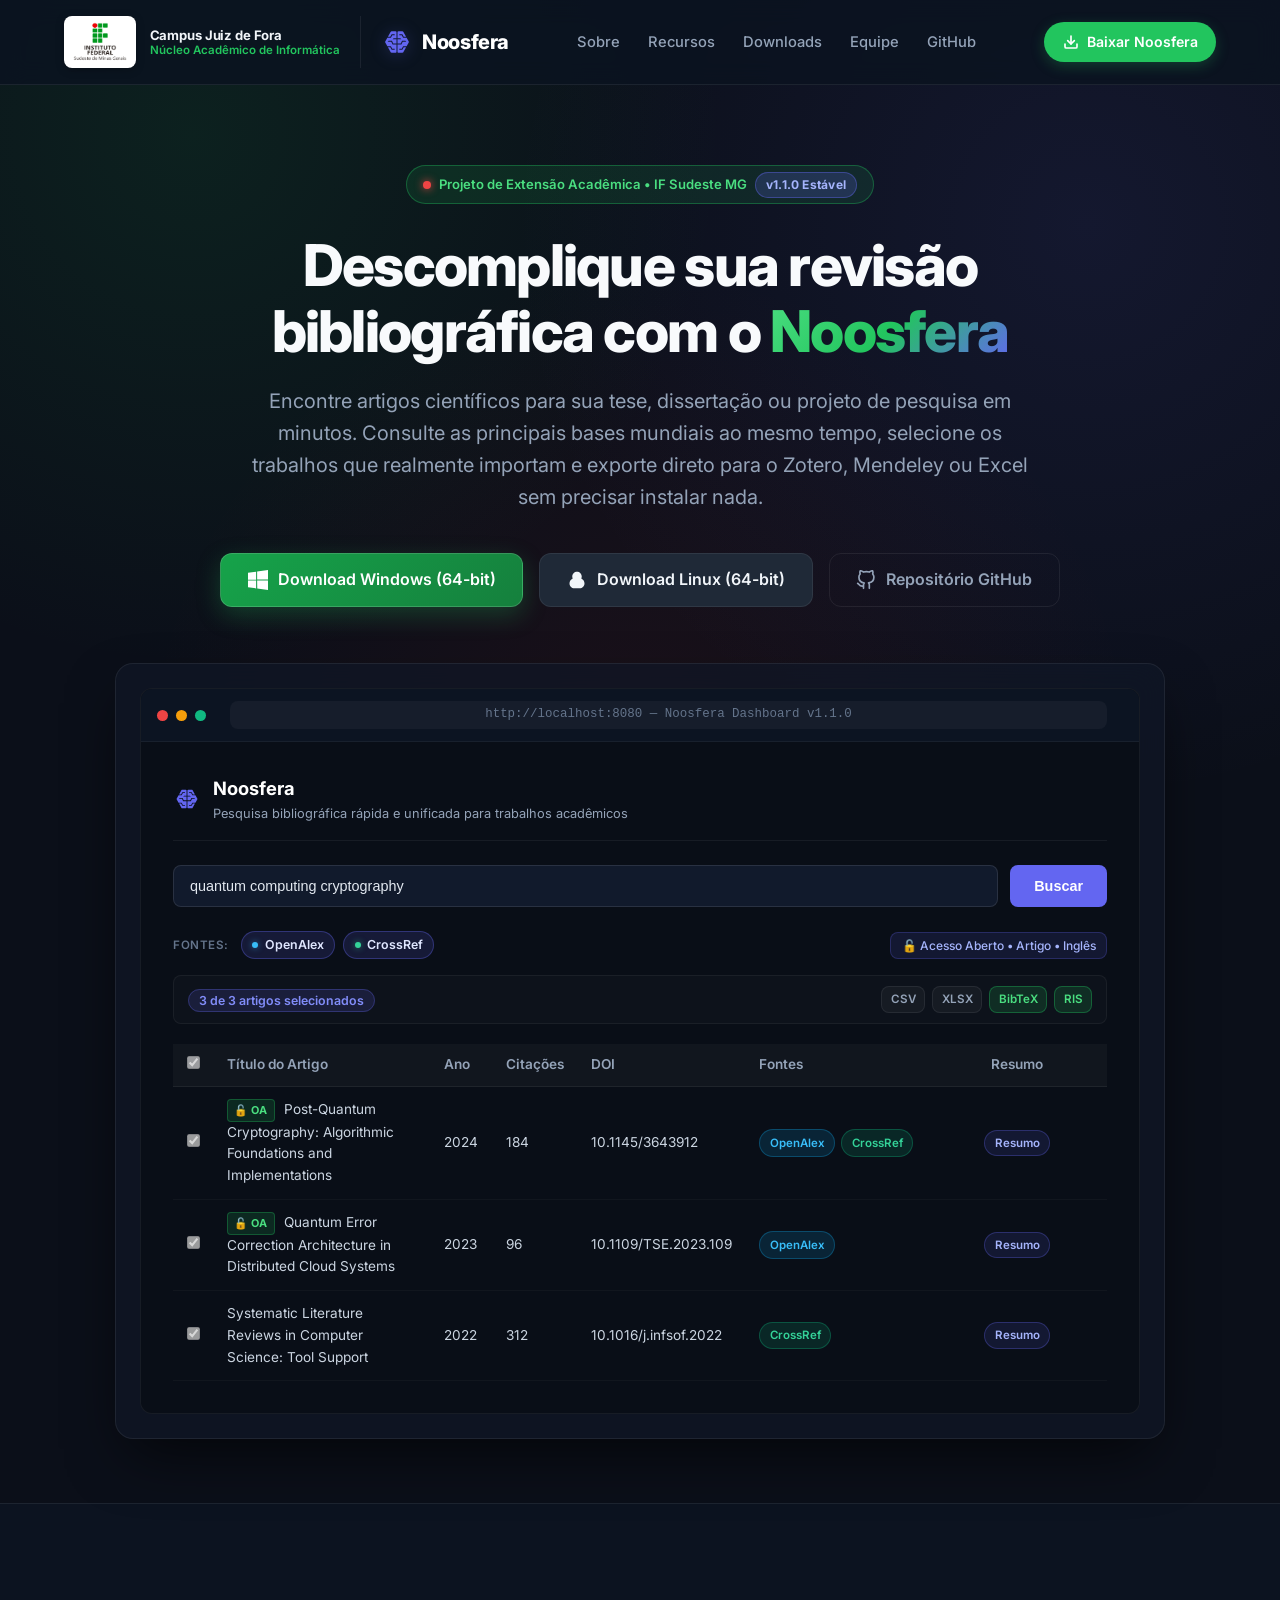
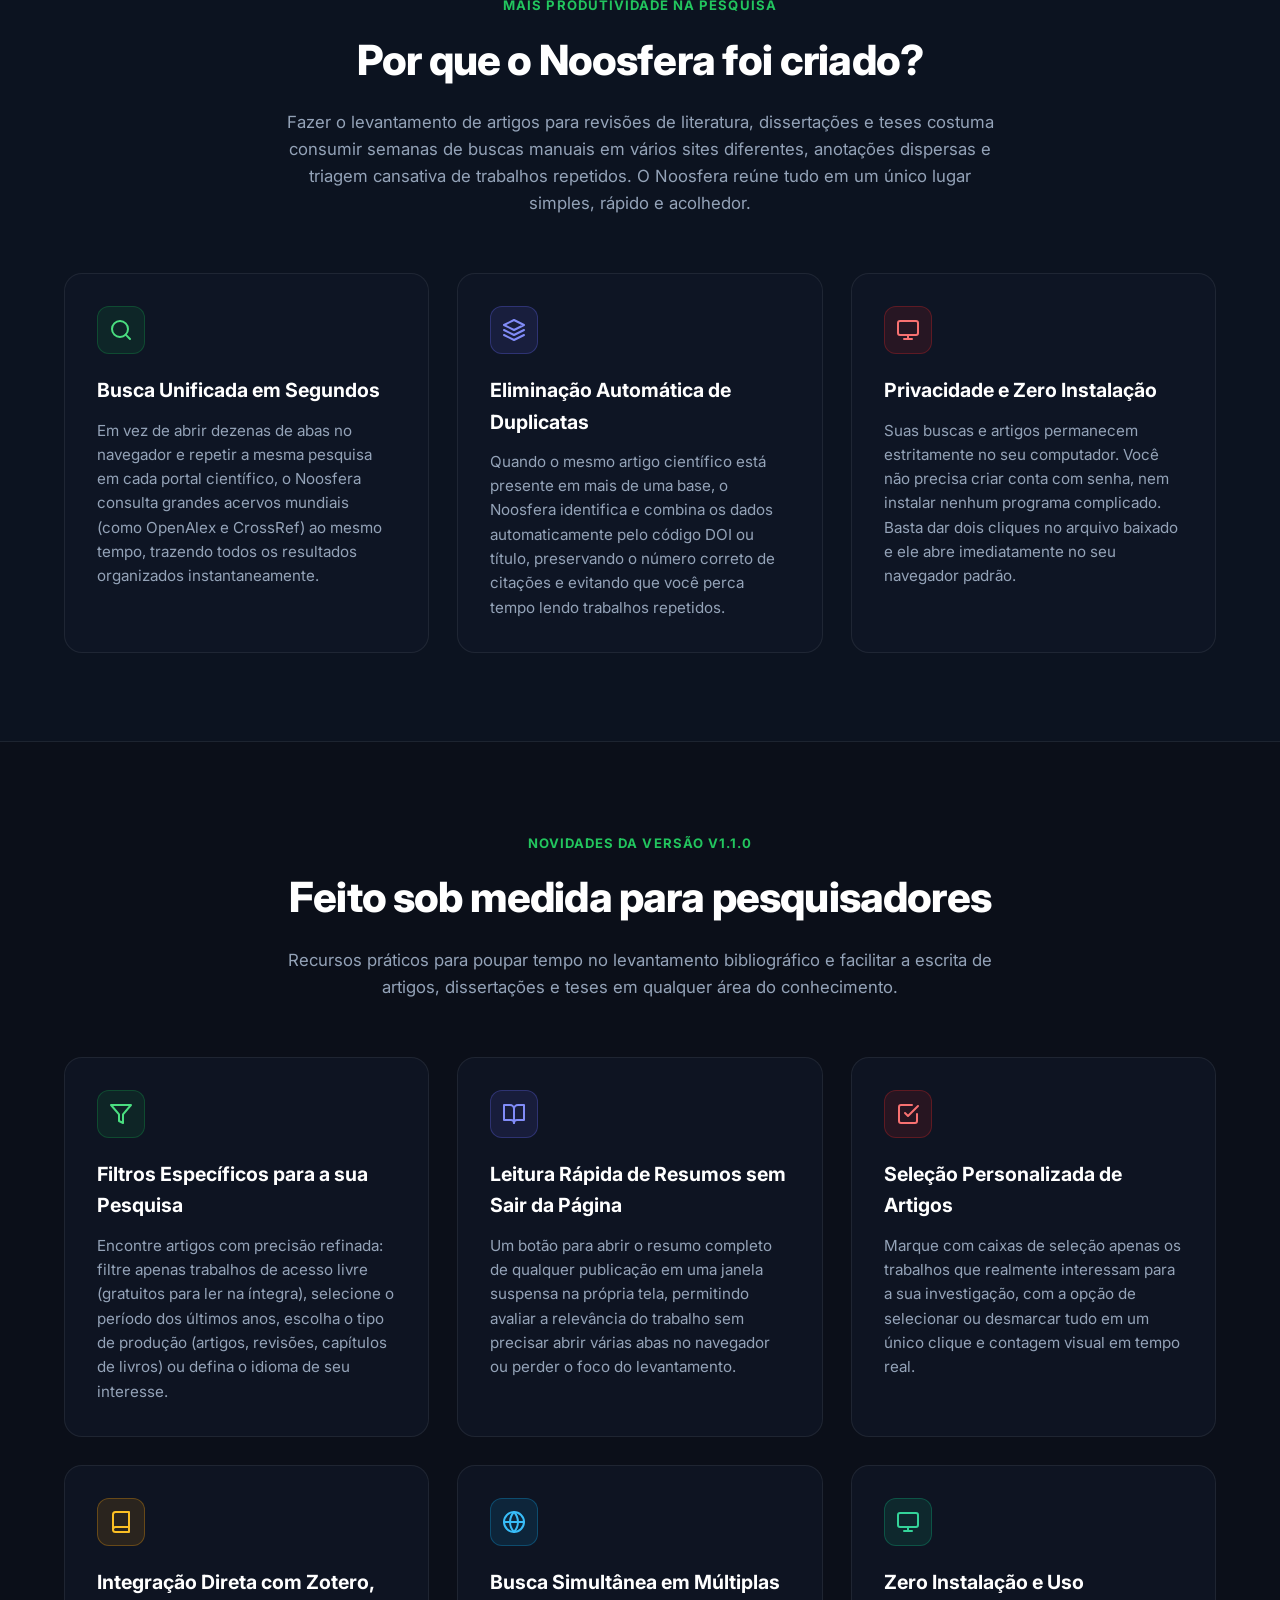
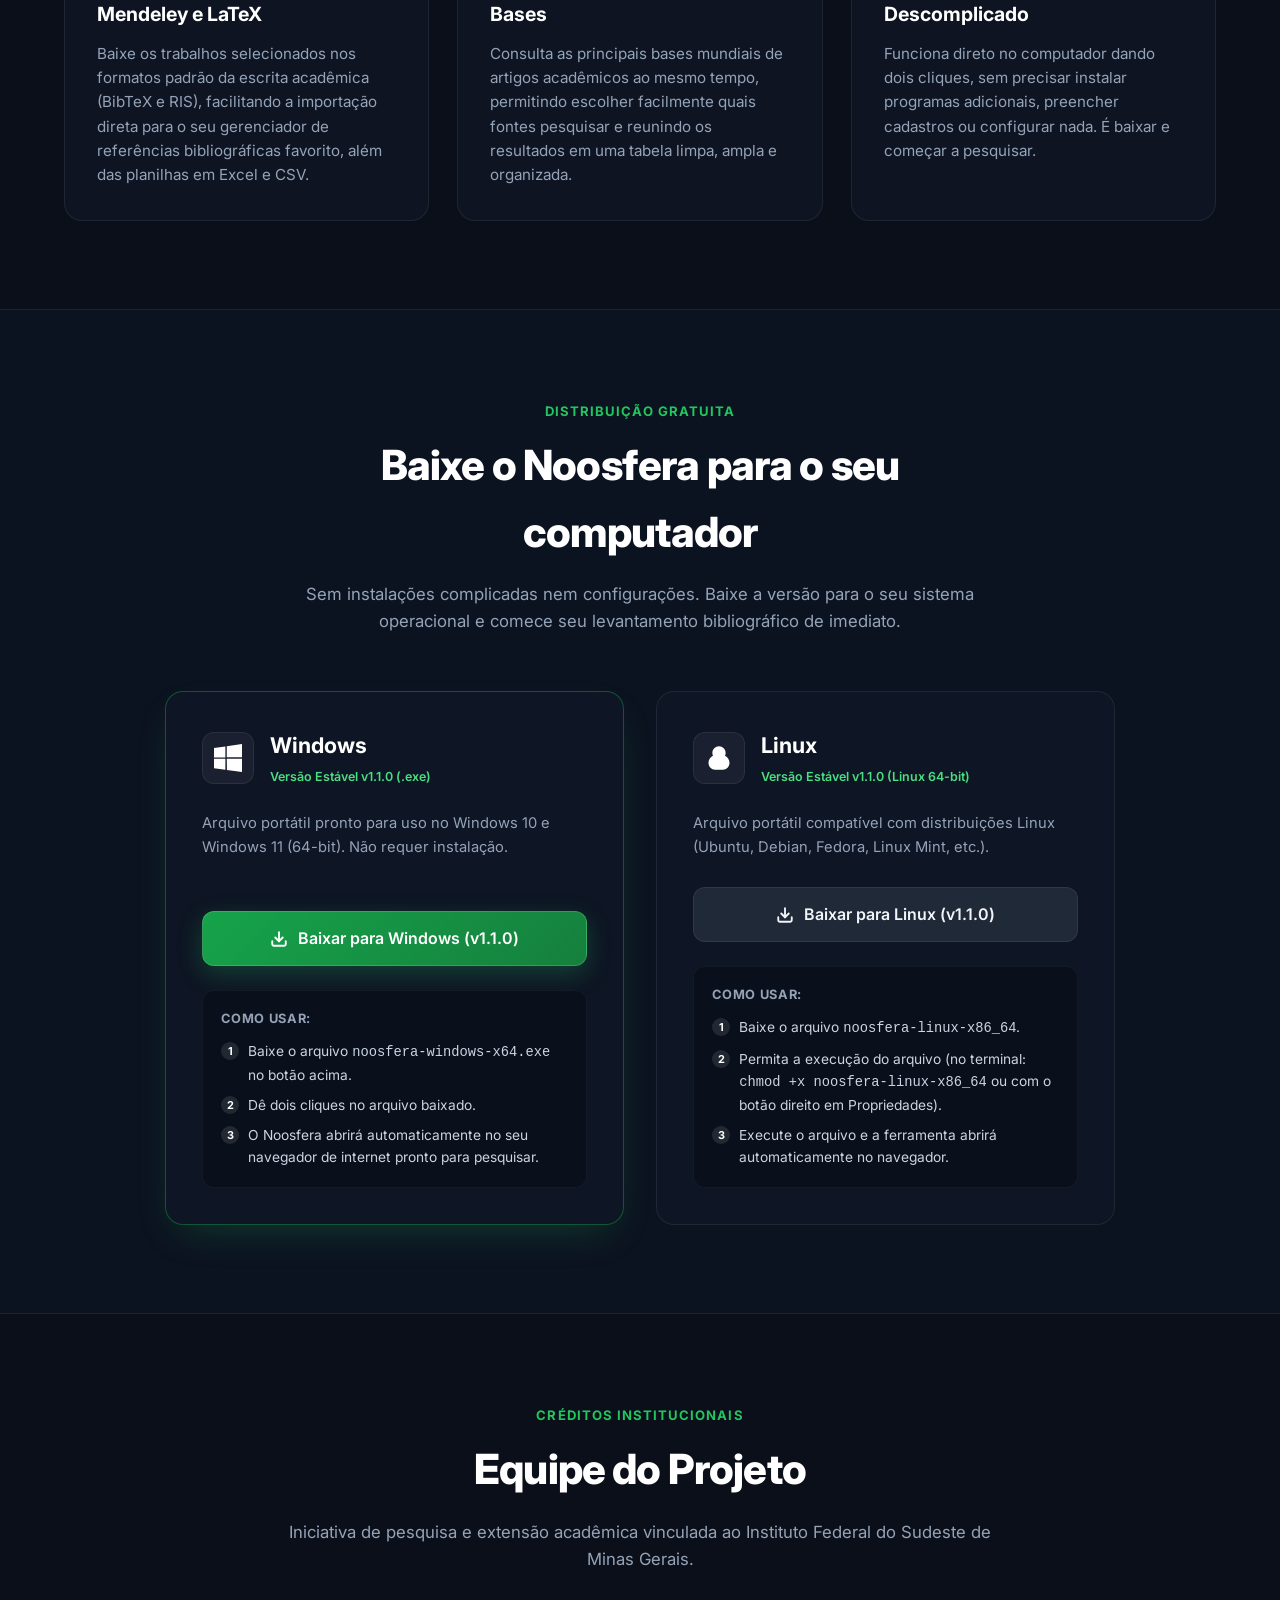
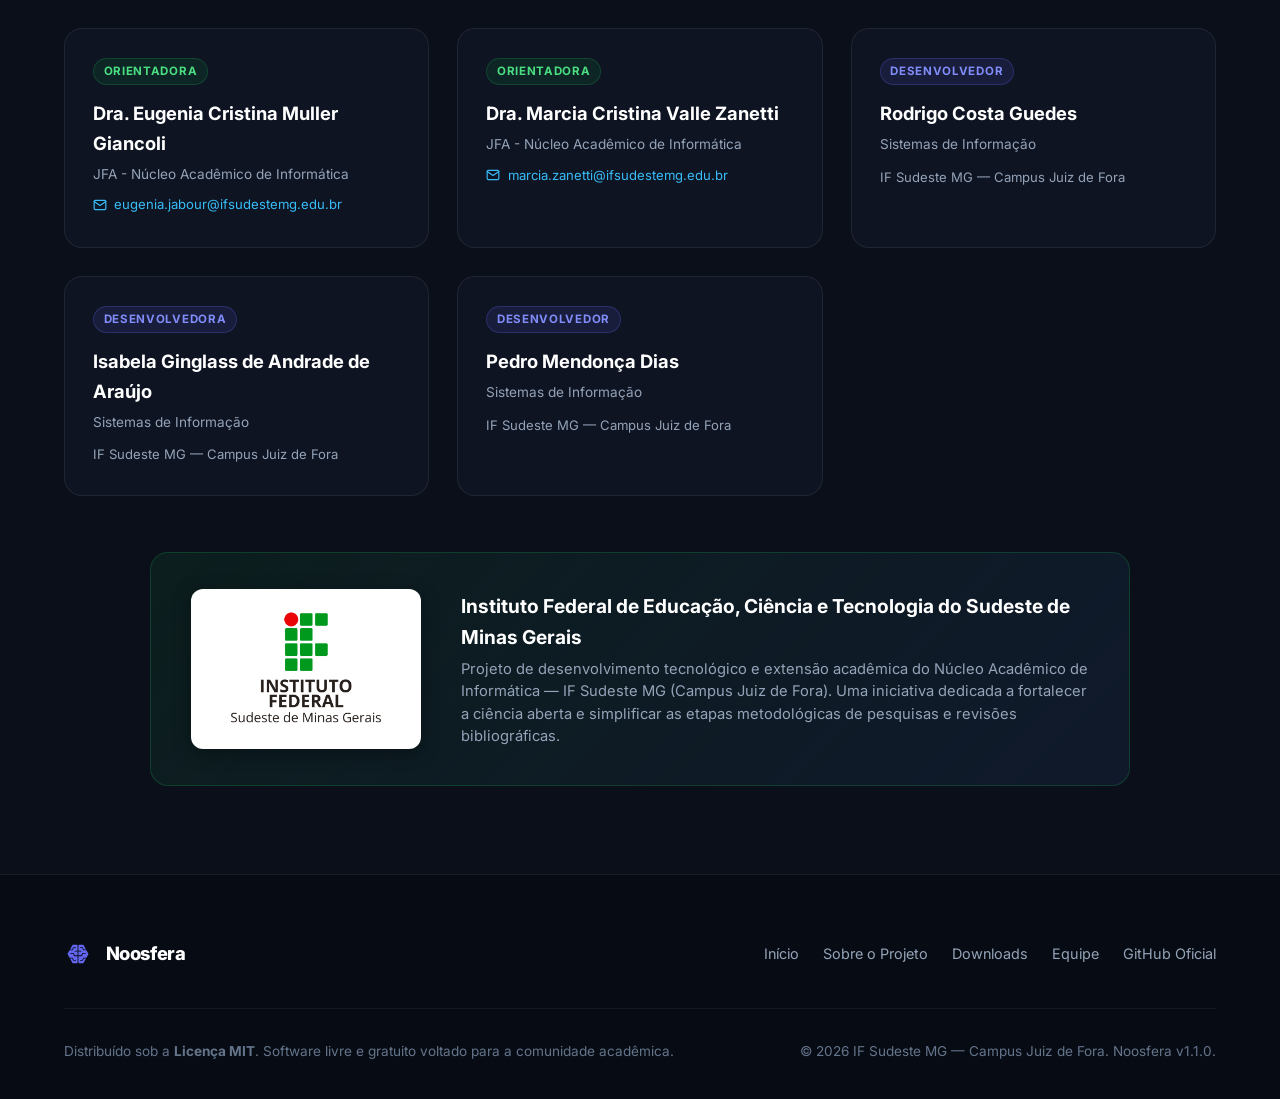
==== commit 9c2e1fcc: "docs: atualiza landing page para a versao v1.1.0 com foco em comunicacao academica ampla" ====
--- a/docs/index.html
+++ b/docs/index.html
@@ -3,8 +3,8 @@
 <head>
     <meta charset="UTF-8">
     <meta name="viewport" content="width=device-width, initial-scale=1.0">
-    <title>Noosfera | Motor de Busca Concorrente e Agregação Bibliográfica Local</title>
-    <meta name="description" content="Software portátil zero-install em Go para acelerar e descomplicar a revisão bibliográfica científica com buscas concorrentes no OpenAlex e CrossRef.">
+    <title>Noosfera v1.1.0 | Pesquisa Bibliográfica Rápida e Descomplicada para Trabalhos Acadêmicos</title>
+    <meta name="description" content="Software gratuito e portátil para acelerar o levantamento de literatura científica em artigos, dissertações e teses. Consulte múltiplas bases ao mesmo tempo com exportação para Zotero, Mendeley e LaTeX.">
     <link rel="icon" type="image/svg+xml" href="assets/logo.svg">
     <link rel="preconnect" href="https://fonts.googleapis.com">
     <link rel="preconnect" href="https://fonts.gstatic.com" crossorigin>
@@ -55,12 +55,13 @@
                 <div class="badge-tag">
                     <span class="badge-dot"></span>
                     <span>Projeto de Extensão Acadêmica • IF Sudeste MG</span>
+                    <span class="badge-version">v1.1.0 Estável</span>
                 </div>
                 <h1 class="hero-title">
-                    Descomplique sua revisão de literatura com <span class="hero-title-highlight">Noosfera</span>
+                    Descomplique sua revisão bibliográfica com o <span class="hero-title-highlight">Noosfera</span>
                 </h1>
                 <p class="hero-subtitle">
-                    Motor portátil de busca concorrente e agregação bibliográfica local. Elimine pesquisas manuais repetitivas, unifique consultas paralelas a bases científicas abertas e gerencie sua revisão de literatura com velocidade e zero instalação.
+                    Encontre artigos científicos para sua tese, dissertação ou projeto de pesquisa em minutos. Consulte as principais bases mundiais ao mesmo tempo, selecione os trabalhos que realmente importam e exporte direto para o Zotero, Mendeley ou Excel sem precisar instalar nada.
                 </p>
                 <div class="hero-actions">
                     <a href="https://github.com/extensao-ifsudestemg-jf/noosfera/releases/latest/download/noosfera-windows-x64.exe" class="btn btn-primary-green">
@@ -89,7 +90,7 @@
                             <span class="mockup-dot red"></span>
                             <span class="mockup-dot yellow"></span>
                             <span class="mockup-dot green"></span>
-                            <div class="mockup-url-bar">http://localhost:8080 — Noosfera Dashboard Local</div>
+                            <div class="mockup-url-bar">http://localhost:8080 — Noosfera Dashboard v1.1.0</div>
                         </div>
                         <div class="mockup-content">
                             <div class="mockup-header-preview">
@@ -97,45 +98,72 @@
                                     <img src="assets/logo.svg" alt="Noosfera" width="28" height="28">
                                     <div>
                                         <div class="mockup-title">Noosfera</div>
-                                        <div class="mockup-subtitle">Motor de busca concorrente e agregação bibliográfica local</div>
+                                        <div class="mockup-subtitle">Pesquisa bibliográfica rápida e unificada para trabalhos acadêmicos</div>
                                     </div>
                                 </div>
                             </div>
                             <div class="mockup-search-box">
-                                <input type="text" class="mockup-input" value="machine learning software engineering" readonly>
-                                <button class="mockup-search-btn" type="button">Buscar Concorrente</button>
+                                <input type="text" class="mockup-input" value="quantum computing cryptography" readonly>
+                                <button class="mockup-search-btn" type="button">Buscar</button>
+                            </div>
+                            <div class="mockup-providers-row">
+                                <span class="mockup-label">Fontes:</span>
+                                <div class="mockup-chips">
+                                    <span class="mockup-chip active"><span class="mockup-chip-dot openalex-dot"></span>OpenAlex</span>
+                                    <span class="mockup-chip active"><span class="mockup-chip-dot crossref-dot"></span>CrossRef</span>
+                                </div>
+                                <span class="mockup-filter-toggle">🔓 Acesso Aberto • Artigo • Inglês</span>
+                            </div>
+                            <div class="mockup-controls-bar">
+                                <div class="mockup-selection-info">
+                                    <span class="mockup-selection-badge">3 de 3 artigos selecionados</span>
+                                </div>
+                                <div class="mockup-export-buttons">
+                                    <span class="mockup-export-btn">CSV</span>
+                                    <span class="mockup-export-btn">XLSX</span>
+                                    <span class="mockup-export-btn active">BibTeX</span>
+                                    <span class="mockup-export-btn active">RIS</span>
+                                </div>
                             </div>
                             <table class="mockup-table">
                                 <thead>
                                     <tr>
+                                        <th style="width: 32px; text-align: center;"><input type="checkbox" checked disabled></th>
                                         <th>Título do Artigo</th>
                                         <th>Ano</th>
                                         <th>Citações</th>
                                         <th>DOI</th>
-                                        <th>Fontes Agregadas</th>
+                                        <th>Fontes</th>
+                                        <th style="text-align: center;">Resumo</th>
                                     </tr>
                                 </thead>
                                 <tbody>
                                     <tr>
-                                        <td>Deep Learning Approaches in Automated Software Testing</td>
+                                        <td style="text-align: center;"><input type="checkbox" checked disabled></td>
+                                        <td><span class="mockup-oa-pill">🔓 OA</span> Post-Quantum Cryptography: Algorithmic Foundations and Implementations</td>
                                         <td>2024</td>
                                         <td>184</td>
                                         <td>10.1145/3643912</td>
                                         <td><div class="badge-source-cell"><span class="badge-source badge-openalex">OpenAlex</span><span class="badge-source badge-crossref">CrossRef</span></div></td>
+                                        <td style="text-align: center;"><span class="mockup-btn-abstract">Resumo</span></td>
                                     </tr>
                                     <tr>
-                                        <td>Empirical Analysis of Concurrency Bugs in Cloud Architectures</td>
+                                        <td style="text-align: center;"><input type="checkbox" checked disabled></td>
+                                        <td><span class="mockup-oa-pill">🔓 OA</span> Quantum Error Correction Architecture in Distributed Cloud Systems</td>
                                         <td>2023</td>
                                         <td>96</td>
                                         <td>10.1109/TSE.2023.109</td>
                                         <td><div class="badge-source-cell"><span class="badge-source badge-openalex">OpenAlex</span></div></td>
+                                        <td style="text-align: center;"><span class="mockup-btn-abstract">Resumo</span></td>
                                     </tr>
                                     <tr>
+                                        <td style="text-align: center;"><input type="checkbox" checked disabled></td>
                                         <td>Systematic Literature Reviews in Computer Science: Tool Support</td>
                                         <td>2022</td>
                                         <td>312</td>
                                         <td>10.1016/j.infsof.2022</td>
                                         <td><div class="badge-source-cell"><span class="badge-source badge-crossref">CrossRef</span></div></td>
+                                        <td style="text-align: center;"><span class="mockup-btn-abstract">Resumo</span></td>
                                     </tr>
                                 </tbody>
                             </table>
@@ -148,23 +176,23 @@
         <section id="sobre" class="section section-alt">
             <div class="container">
                 <div class="section-header">
-                    <span class="section-tag">Motivação Acadêmica</span>
+                    <span class="section-tag">Mais Produtividade na Pesquisa</span>
                     <h2 class="section-title">Por que o Noosfera foi criado?</h2>
                     <p class="section-desc">
-                        A realização de revisões sistemáticas de literatura (RSL) e mapeamentos bibliográficos é fundamental em pesquisas científicas, mas frequentemente consome semanas de buscas manuais, cópias de dados e triagem de duplicatas.
+                        Fazer o levantamento de artigos para revisões de literatura, dissertações e teses costuma consumir semanas de buscas manuais em vários sites diferentes, anotações dispersas e triagem cansativa de trabalhos repetidos. O Noosfera reúne tudo em um único lugar simples, rápido e acolhedor.
                     </p>
                 </div>
                 <div class="features-grid">
                     <div class="feature-card">
                         <div class="feature-icon-wrapper">
                             <svg width="24" height="24" viewBox="0 0 24 24" fill="none" stroke="currentColor" stroke-width="2" stroke-linecap="round" stroke-linejoin="round">
-                                <circle cx="12" cy="12" r="10"></circle>
-                                <polyline points="12 6 12 12 16 14"></polyline>
-                            </svg>
-                        </div>
-                        <h3 class="feature-title">Busca Concorrente Fan-Out</h3>
-                        <p class="feature-text">
-                            Desenvolvido na linguagem Go utilizando Goroutines e Channels (CSP). As requisições são disparadas em paralelo para múltiplas APIs científicas e unificadas com balanceamento de cotas em milissegundos.
+                                <circle cx="11" cy="11" r="8"></circle>
+                                <line x1="21" y1="21" x2="16.65" y2="16.65"></line>
+                            </svg>
+                        </div>
+                        <h3 class="feature-title">Busca Unificada em Segundos</h3>
+                        <p class="feature-text">
+                            Em vez de abrir dezenas de abas no navegador e repetir a mesma pesquisa em cada portal científico, o Noosfera consulta grandes acervos mundiais (como OpenAlex e CrossRef) ao mesmo tempo, trazendo todos os resultados organizados instantaneamente.
                         </p>
                     </div>
                     <div class="feature-card">
@@ -175,9 +203,9 @@
                                 <polyline points="2 12 12 17 22 12"></polyline>
                             </svg>
                         </div>
-                        <h3 class="feature-title">Desduplicação Canônica</h3>
-                        <p class="feature-text">
-                            Artigos indexados simultaneamente no OpenAlex e CrossRef são fundidos automaticamente por DOI normalizado ou título canônico, preservando o maior número de citações e unificando as fontes.
+                        <h3 class="feature-title">Eliminação Automática de Duplicatas</h3>
+                        <p class="feature-text">
+                            Quando o mesmo artigo científico está presente em mais de uma base, o Noosfera identifica e combina os dados automaticamente pelo código DOI ou título, preservando o número correto de citações e evitando que você perca tempo lendo trabalhos repetidos.
                         </p>
                     </div>
                     <div class="feature-card">
@@ -188,9 +216,9 @@
                                 <line x1="12" y1="17" x2="12" y2="21"></line>
                             </svg>
                         </div>
-                        <h3 class="feature-title">Zero-Install & Privacidade Local</h3>
-                        <p class="feature-text">
-                            Software 100% portátil. Nenhum instalador, nenhum framework pesado e nenhum banco de dados externo. A interface web é servida pelo próprio executável via <code>go:embed</code> e abre direto no seu navegador.
+                        <h3 class="feature-title">Privacidade e Zero Instalação</h3>
+                        <p class="feature-text">
+                            Suas buscas e artigos permanecem estritamente no seu computador. Você não precisa criar conta com senha, nem instalar nenhum programa complicado. Basta dar dois cliques no arquivo baixado e ele abre imediatamente no seu navegador padrão.
                         </p>
                     </div>
                 </div>
@@ -200,48 +228,89 @@
         <section id="recursos" class="section">
             <div class="container">
                 <div class="section-header">
-                    <span class="section-tag">Funcionalidades</span>
-                    <h2 class="section-title">Otimizado para o fluxo do pesquisador</h2>
+                    <span class="section-tag">Novidades da Versão v1.1.0</span>
+                    <h2 class="section-title">Feito sob medida para pesquisadores</h2>
                     <p class="section-desc">
-                        Recursos desenhados especificamente para atender a estudantes de graduação, pós-graduação e grupos de pesquisa científica.
+                        Recursos práticos para poupar tempo no levantamento bibliográfico e facilitar a escrita de artigos, dissertações e teses em qualquer área do conhecimento.
                     </p>
                 </div>
                 <div class="features-grid">
                     <div class="feature-card">
                         <div class="feature-icon-wrapper">
                             <svg width="24" height="24" viewBox="0 0 24 24" fill="none" stroke="currentColor" stroke-width="2" stroke-linecap="round" stroke-linejoin="round">
-                                <path d="M21 15v4a2 2 0 0 1-2 2H5a2 2 0 0 1-2-2v-4"></path>
-                                <polyline points="7 10 12 15 17 10"></polyline>
-                                <line x1="12" y1="15" x2="12" y2="3"></line>
-                            </svg>
-                        </div>
-                        <h3 class="feature-title">Exportação Imediata (CSV & XLSX)</h3>
-                        <p class="feature-text">
-                            Com um clique, exporte os resultados em formatos CSV e XLSX, perfeitamente estruturados para triagem sistemática, relatórios e análise em planilhas eletrônicas.
-                        </p>
-                    </div>
-                    <div class="feature-card">
-                        <div class="feature-icon-wrapper">
-                            <svg width="24" height="24" viewBox="0 0 24 24" fill="none" stroke="currentColor" stroke-width="2" stroke-linecap="round" stroke-linejoin="round">
                                 <polygon points="22 3 2 3 10 12.46 10 19 14 21 14 12.46 22 3"></polygon>
                             </svg>
                         </div>
-                        <h3 class="feature-title">Filtros Dinâmicos em Memória</h3>
-                        <p class="feature-text">
-                            Filtre por intervalo de publicação (ex: 2020 a 2026), nota de corte de citações mínimas e palavras-chave de periódicos (Nature, IEEE, ACM) sem sobrecarregar as APIs externas.
-                        </p>
-                    </div>
-                    <div class="feature-card">
-                        <div class="feature-icon-wrapper">
-                            <svg width="24" height="24" viewBox="0 0 24 24" fill="none" stroke="currentColor" stroke-width="2" stroke-linecap="round" stroke-linejoin="round">
-                                <polyline points="23 4 23 10 17 10"></polyline>
-                                <polyline points="1 20 1 14 7 14"></polyline>
-                                <path d="M3.51 9a9 9 0 0 1 14.85-3.36L23 10M1 14l4.64 4.36A9 9 0 0 0 20.49 15"></path>
-                            </svg>
-                        </div>
-                        <h3 class="feature-title">Consulta Simultânea e Resiliente</h3>
-                        <p class="feature-text">
-                            Disparo paralelo de requisições unificando OpenAlex e CrossRef em tempo real, eliminando buscas manuais repetitivas com alta tolerância a falhas.
+                        <h3 class="feature-title">Filtros Específicos para a sua Pesquisa</h3>
+                        <p class="feature-text">
+                            Encontre artigos com precisão refinada: filtre apenas trabalhos de acesso livre (gratuitos para ler na íntegra), selecione o período dos últimos anos, escolha o tipo de produção (artigos, revisões, capítulos de livros) ou defina o idioma de seu interesse.
+                        </p>
+                    </div>
+
+                    <div class="feature-card">
+                        <div class="feature-icon-wrapper">
+                            <svg width="24" height="24" viewBox="0 0 24 24" fill="none" stroke="currentColor" stroke-width="2" stroke-linecap="round" stroke-linejoin="round">
+                                <path d="M2 3h6a4 4 0 0 1 4 4v14a3 3 0 0 0-3-3H2z"></path>
+                                <path d="M22 3h-6a4 4 0 0 0-4 4v14a3 3 0 0 1 3-3h7z"></path>
+                            </svg>
+                        </div>
+                        <h3 class="feature-title">Leitura Rápida de Resumos sem Sair da Página</h3>
+                        <p class="feature-text">
+                            Um botão para abrir o resumo completo de qualquer publicação em uma janela suspensa na própria tela, permitindo avaliar a relevância do trabalho sem precisar abrir várias abas no navegador ou perder o foco do levantamento.
+                        </p>
+                    </div>
+
+                    <div class="feature-card">
+                        <div class="feature-icon-wrapper">
+                            <svg width="24" height="24" viewBox="0 0 24 24" fill="none" stroke="currentColor" stroke-width="2" stroke-linecap="round" stroke-linejoin="round">
+                                <polyline points="9 11 12 14 22 4"></polyline>
+                                <path d="M21 12v7a2 2 0 0 1-2 2H5a2 2 0 0 1-2-2V5a2 2 0 0 1 2-2h11"></path>
+                            </svg>
+                        </div>
+                        <h3 class="feature-title">Seleção Personalizada de Artigos</h3>
+                        <p class="feature-text">
+                            Marque com caixas de seleção apenas os trabalhos que realmente interessam para a sua investigação, com a opção de selecionar ou desmarcar tudo em um único clique e contagem visual em tempo real.
+                        </p>
+                    </div>
+
+                    <div class="feature-card">
+                        <div class="feature-icon-wrapper">
+                            <svg width="24" height="24" viewBox="0 0 24 24" fill="none" stroke="currentColor" stroke-width="2" stroke-linecap="round" stroke-linejoin="round">
+                                <path d="M4 19.5A2.5 2.5 0 0 1 6.5 17H20"></path>
+                                <path d="M6.5 2H20v20H6.5A2.5 2.5 0 0 1 4 19.5v-15A2.5 2.5 0 0 1 6.5 2z"></path>
+                            </svg>
+                        </div>
+                        <h3 class="feature-title">Integração Direta com Zotero, Mendeley e LaTeX</h3>
+                        <p class="feature-text">
+                            Baixe os trabalhos selecionados nos formatos padrão da escrita acadêmica (BibTeX e RIS), facilitando a importação direta para o seu gerenciador de referências bibliográficas favorito, além das planilhas em Excel e CSV.
+                        </p>
+                    </div>
+
+                    <div class="feature-card">
+                        <div class="feature-icon-wrapper">
+                            <svg width="24" height="24" viewBox="0 0 24 24" fill="none" stroke="currentColor" stroke-width="2" stroke-linecap="round" stroke-linejoin="round">
+                                <circle cx="12" cy="12" r="10"></circle>
+                                <line x1="2" y1="12" x2="22" y2="12"></line>
+                                <path d="M12 2a15.3 15.3 0 0 1 4 10 15.3 15.3 0 0 1-4 10 15.3 15.3 0 0 1-4-10 15.3 15.3 0 0 1 4-10z"></path>
+                            </svg>
+                        </div>
+                        <h3 class="feature-title">Busca Simultânea em Múltiplas Bases</h3>
+                        <p class="feature-text">
+                            Consulta as principais bases mundiais de artigos acadêmicos ao mesmo tempo, permitindo escolher facilmente quais fontes pesquisar e reunindo os resultados em uma tabela limpa, ampla e organizada.
+                        </p>
+                    </div>
+
+                    <div class="feature-card">
+                        <div class="feature-icon-wrapper">
+                            <svg width="24" height="24" viewBox="0 0 24 24" fill="none" stroke="currentColor" stroke-width="2" stroke-linecap="round" stroke-linejoin="round">
+                                <rect x="2" y="3" width="20" height="14" rx="2" ry="2"></rect>
+                                <line x1="8" y1="21" x2="16" y2="21"></line>
+                                <line x1="12" y1="17" x2="12" y2="21"></line>
+                            </svg>
+                        </div>
+                        <h3 class="feature-title">Zero Instalação e Uso Descomplicado</h3>
+                        <p class="feature-text">
+                            Funciona direto no computador dando dois cliques, sem precisar instalar programas adicionais, preencher cadastros ou configurar nada. É baixar e começar a pesquisar.
                         </p>
                     </div>
                 </div>
@@ -251,10 +320,10 @@
         <section id="downloads" class="section section-alt">
             <div class="container">
                 <div class="section-header">
-                    <span class="section-tag">Distribuição Oficial</span>
-                    <h2 class="section-title">Baixe o executável portátil</h2>
+                    <span class="section-tag">Distribuição Gratuita</span>
+                    <h2 class="section-title">Baixe o Noosfera para o seu computador</h2>
                     <p class="section-desc">
-                        Sem dependências externas, instaladores ou configurações. Baixe a versão correspondente ao seu sistema operacional e inicie a pesquisa de imediato.
+                        Sem instalações complicadas nem configurações. Baixe a versão para o seu sistema operacional e comece seu levantamento bibliográfico de imediato.
                     </p>
                 </div>
 
@@ -268,11 +337,11 @@
                             </div>
                             <div class="os-meta">
                                 <h3>Windows</h3>
-                                <span class="os-badge">Versão Estável 64-bit (.exe)</span>
+                                <span class="os-badge">Versão Estável v1.1.0 (.exe)</span>
                             </div>
                         </div>
                         <p class="download-info">
-                            Binário compilado e otimizado com símbolos removidos para menor tamanho e máxima velocidade no Windows 10 e 11.
+                            Arquivo portátil pronto para uso no Windows 10 e Windows 11 (64-bit). Não requer instalação.
                         </p>
                         <a href="https://github.com/extensao-ifsudestemg-jf/noosfera/releases/latest/download/noosfera-windows-x64.exe" class="btn btn-primary-green download-btn">
                             <svg width="18" height="18" viewBox="0 0 24 24" fill="none" stroke="currentColor" stroke-width="2.5" stroke-linecap="round" stroke-linejoin="round">
@@ -280,22 +349,22 @@
                                 <polyline points="7 10 12 15 17 10"></polyline>
                                 <line x1="12" y1="15" x2="12" y2="3"></line>
                             </svg>
-                            <span>Baixar noosfera-windows-x64.exe</span>
+                            <span>Baixar para Windows (v1.1.0)</span>
                         </a>
                         <div class="execution-steps">
-                            <div class="steps-title">Instruções de Execução:</div>
+                            <div class="steps-title">Como usar:</div>
                             <ul class="step-list">
                                 <li class="step-item">
                                     <span class="step-num">1</span>
-                                    <span>Baixe o arquivo <code>noosfera-windows-x64.exe</code>.</span>
+                                    <span>Baixe o arquivo <code>noosfera-windows-x64.exe</code> no botão acima.</span>
                                 </li>
                                 <li class="step-item">
                                     <span class="step-num">2</span>
-                                    <span>Dê dois cliques no executável.</span>
+                                    <span>Dê dois cliques no arquivo baixado.</span>
                                 </li>
                                 <li class="step-item">
                                     <span class="step-num">3</span>
-                                    <span>Seu navegador padrão abrirá automaticamente em <code>http://localhost:8080</code>.</span>
+                                    <span>O Noosfera abrirá automaticamente no seu navegador de internet pronto para pesquisar.</span>
                                 </li>
                             </ul>
                         </div>
@@ -310,11 +379,11 @@
                             </div>
                             <div class="os-meta">
                                 <h3>Linux</h3>
-                                <span class="os-badge">Versão Estável 64-bit (ELF)</span>
+                                <span class="os-badge">Versão Estável v1.1.0 (Linux 64-bit)</span>
                             </div>
                         </div>
                         <p class="download-info">
-                            Binário executável compatível com distribuições Linux modernas (Debian, Ubuntu, Fedora, Arch, etc.).
+                            Arquivo portátil compatível com distribuições Linux (Ubuntu, Debian, Fedora, Linux Mint, etc.).
                         </p>
                         <a href="https://github.com/extensao-ifsudestemg-jf/noosfera/releases/latest/download/noosfera-linux-x86_64" class="btn btn-secondary-dark download-btn">
                             <svg width="18" height="18" viewBox="0 0 24 24" fill="none" stroke="currentColor" stroke-width="2.5" stroke-linecap="round" stroke-linejoin="round">
@@ -322,24 +391,24 @@
                                 <polyline points="7 10 12 15 17 10"></polyline>
                                 <line x1="12" y1="15" x2="12" y2="3"></line>
                             </svg>
-                            <span>Baixar noosfera-linux-x86_64</span>
+                            <span>Baixar para Linux (v1.1.0)</span>
                         </a>
                         <div class="execution-steps">
-                            <div class="steps-title">Instruções de Execução via Terminal:</div>
+                            <div class="steps-title">Como usar:</div>
                             <ul class="step-list">
                                 <li class="step-item">
                                     <span class="step-num">1</span>
-                                    <span>Conceda permissão de execução:</span>
+                                    <span>Baixe o arquivo <code>noosfera-linux-x86_64</code>.</span>
+                                </li>
+                                <li class="step-item">
+                                    <span class="step-num">2</span>
+                                    <span>Permita a execução do arquivo (no terminal: <code>chmod +x noosfera-linux-x86_64</code> ou com o botão direito em Propriedades).</span>
+                                </li>
+                                <li class="step-item">
+                                    <span class="step-num">3</span>
+                                    <span>Execute o arquivo e a ferramenta abrirá automaticamente no navegador.</span>
                                 </li>
                             </ul>
-                            <div class="terminal-box">chmod +x noosfera-linux-x86_64</div>
-                            <ul class="step-list" style="margin-top: 0.5rem;">
-                                <li class="step-item">
-                                    <span class="step-num">2</span>
-                                    <span>Execute no terminal:</span>
-                                </li>
-                            </ul>
-                            <div class="terminal-box">./noosfera-linux-x86_64</div>
                         </div>
                     </div>
                 </div>
@@ -436,7 +505,7 @@
                 </div>
                 <div class="footer-bottom">
                     <p>Distribuído sob a <strong>Licença MIT</strong>. Software livre e gratuito voltado para a comunidade acadêmica.</p>
-                    <p>© 2026 IF Sudeste MG — Campus Juiz de Fora. Todos os direitos reservados.</p>
+                    <p>© 2026 IF Sudeste MG — Campus Juiz de Fora. Noosfera v1.1.0.</p>
                 </div>
             </div>
         </div>
--- a/docs/style.css
+++ b/docs/style.css
@@ -1,27 +1,27 @@
 :root {
-    --color-bg-base: #0b1320;
-    --color-bg-surface: #111c30;
-    --color-bg-surface-elevated: #16243d;
-    --color-bg-card: rgba(17, 28, 48, 0.75);
-    --color-bg-glass: rgba(17, 28, 48, 0.6);
-
-    --color-text-main: #f8fafc;
-    --color-text-muted: #94a3b8;
-    --color-text-dim: #64748b;
-
-    --color-if-green: #16a34a;
-    --color-if-green-hover: #15803d;
-    --color-if-green-glow: rgba(22, 163, 74, 0.25);
-
-    --color-if-red: #dc2626;
-    --color-if-red-hover: #b91c1c;
-    --color-if-red-glow: rgba(220, 38, 38, 0.25);
-
-    --color-brand-indigo: #6366f1;
+    --color-bg-base: #0B0F19;
+    --color-bg-surface: #111827;
+    --color-bg-surface-elevated: #1F2937;
+    --color-bg-card: rgba(17, 24, 39, 0.7);
+    --color-bg-glass: rgba(17, 24, 39, 0.6);
+
+    --color-text-main: #F8FAFC;
+    --color-text-muted: #94A3B8;
+    --color-text-dim: #64748B;
+
+    --color-if-green: #22C55E;
+    --color-if-green-hover: #16A34A;
+    --color-if-green-glow: rgba(34, 197, 94, 0.25);
+
+    --color-if-red: #EF4444;
+    --color-if-red-hover: #DC2626;
+    --color-if-red-glow: rgba(239, 68, 68, 0.25);
+
+    --color-brand-indigo: #6366F1;
     --color-brand-indigo-glow: rgba(99, 102, 241, 0.25);
 
-    --color-border-subtle: rgba(255, 255, 255, 0.08);
-    --color-border-focus: rgba(22, 163, 74, 0.4);
+    --color-border-subtle: rgba(255, 255, 255, 0.07);
+    --color-border-focus: rgba(99, 102, 241, 0.4);
 
     --shadow-soft: 0 10px 30px -10px rgba(0, 0, 0, 0.5);
     --shadow-glow: 0 0 25px rgba(22, 163, 74, 0.2);
@@ -211,14 +211,27 @@
     display: inline-flex;
     align-items: center;
     gap: 0.5rem;
-    background: rgba(22, 163, 74, 0.12);
-    border: 1px solid rgba(22, 163, 74, 0.35);
+    background: rgba(34, 197, 94, 0.12);
+    border: 1px solid rgba(34, 197, 94, 0.35);
     padding: 0.35rem 1rem;
     border-radius: var(--radius-full);
     font-size: 0.82rem;
     font-weight: 600;
     color: #4ade80;
     margin-bottom: 1.75rem;
+    flex-wrap: wrap;
+    justify-content: center;
+}
+
+.badge-version {
+    background: rgba(99, 102, 241, 0.2);
+    color: #a5b4fc;
+    border: 1px solid rgba(99, 102, 241, 0.4);
+    padding: 0.15rem 0.6rem;
+    border-radius: var(--radius-full);
+    font-size: 0.75rem;
+    font-weight: 700;
+    letter-spacing: 0.02em;
 }
 
 .badge-dot {
@@ -428,6 +441,144 @@
     font-size: 0.9rem;
 }
 
+.mockup-providers-row {
+    display: flex;
+    align-items: center;
+    gap: 0.75rem;
+    margin-bottom: 1rem;
+    font-size: 0.8rem;
+    color: var(--color-text-muted);
+    flex-wrap: wrap;
+}
+
+.mockup-label {
+    font-size: 0.725rem;
+    font-weight: 600;
+    text-transform: uppercase;
+    color: var(--color-text-dim);
+    letter-spacing: 0.05em;
+}
+
+.mockup-chips {
+    display: flex;
+    gap: 0.5rem;
+    flex-wrap: wrap;
+}
+
+.mockup-chip {
+    display: inline-flex;
+    align-items: center;
+    gap: 0.4rem;
+    padding: 0.2rem 0.65rem;
+    border-radius: var(--radius-full);
+    background: rgba(255, 255, 255, 0.04);
+    border: 1px solid var(--color-border-subtle);
+    font-size: 0.775rem;
+    color: #cbd5e1;
+}
+
+.mockup-chip.active {
+    background: rgba(99, 102, 241, 0.15);
+    border-color: rgba(99, 102, 241, 0.35);
+    color: #e0e7ff;
+    font-weight: 600;
+}
+
+.mockup-chip-dot {
+    width: 6px;
+    height: 6px;
+    border-radius: 50%;
+}
+
+.openalex-dot {
+    background-color: #38bdf8;
+    box-shadow: 0 0 6px rgba(56, 189, 248, 0.6);
+}
+
+.crossref-dot {
+    background-color: #34d399;
+    box-shadow: 0 0 6px rgba(52, 211, 153, 0.6);
+}
+
+.mockup-filter-toggle {
+    margin-left: auto;
+    font-size: 0.75rem;
+    color: #a5b4fc;
+    background: rgba(99, 102, 241, 0.12);
+    padding: 0.2rem 0.65rem;
+    border-radius: var(--radius-sm);
+    border: 1px solid rgba(99, 102, 241, 0.25);
+    font-weight: 500;
+}
+
+.mockup-controls-bar {
+    display: flex;
+    align-items: center;
+    justify-content: space-between;
+    gap: 1rem;
+    padding: 0.6rem 0.85rem;
+    background: rgba(255, 255, 255, 0.02);
+    border-radius: var(--radius-sm);
+    border: 1px solid rgba(255, 255, 255, 0.05);
+    margin-bottom: 1.25rem;
+    flex-wrap: wrap;
+}
+
+.mockup-selection-badge {
+    font-size: 0.775rem;
+    font-weight: 600;
+    color: #818cf8;
+    background: rgba(99, 102, 241, 0.15);
+    padding: 0.2rem 0.65rem;
+    border-radius: var(--radius-full);
+    border: 1px solid rgba(99, 102, 241, 0.3);
+}
+
+.mockup-export-buttons {
+    display: flex;
+    gap: 0.4rem;
+}
+
+.mockup-export-btn {
+    font-size: 0.725rem;
+    font-weight: 600;
+    padding: 0.2rem 0.55rem;
+    border-radius: var(--radius-sm);
+    background: rgba(255, 255, 255, 0.04);
+    border: 1px solid var(--color-border-subtle);
+    color: var(--color-text-muted);
+}
+
+.mockup-export-btn.active {
+    background: rgba(34, 197, 94, 0.15);
+    border-color: rgba(34, 197, 94, 0.35);
+    color: #4ade80;
+}
+
+.mockup-oa-pill {
+    display: inline-block;
+    font-size: 0.68rem;
+    font-weight: 700;
+    padding: 0.1rem 0.4rem;
+    border-radius: 4px;
+    background: rgba(34, 197, 94, 0.15);
+    color: #4ade80;
+    border: 1px solid rgba(34, 197, 94, 0.3);
+    margin-right: 0.35rem;
+    vertical-align: middle;
+}
+
+.mockup-btn-abstract {
+    display: inline-block;
+    font-size: 0.72rem;
+    font-weight: 600;
+    padding: 0.2rem 0.6rem;
+    border-radius: var(--radius-full);
+    background: rgba(99, 102, 241, 0.12);
+    color: #a5b4fc;
+    border: 1px solid rgba(99, 102, 241, 0.3);
+}
+
 .mockup-table {
     width: 100%;
     border-collapse: collapse;
@@ -568,6 +719,24 @@
     background: rgba(220, 38, 38, 0.12);
     border-color: rgba(220, 38, 38, 0.3);
     color: #f87171;
+}
+
+.feature-card:nth-child(4) .feature-icon-wrapper {
+    background: rgba(245, 158, 11, 0.12);
+    border-color: rgba(245, 158, 11, 0.3);
+    color: #fbbf24;
+}
+
+.feature-card:nth-child(5) .feature-icon-wrapper {
+    background: rgba(14, 165, 233, 0.12);
+    border-color: rgba(14, 165, 233, 0.3);
+    color: #38bdf8;
+}
+
+.feature-card:nth-child(6) .feature-icon-wrapper {
+    background: rgba(16, 185, 129, 0.12);
+    border-color: rgba(16, 185, 129, 0.3);
+    color: #34d399;
 }
 
 .feature-title {
